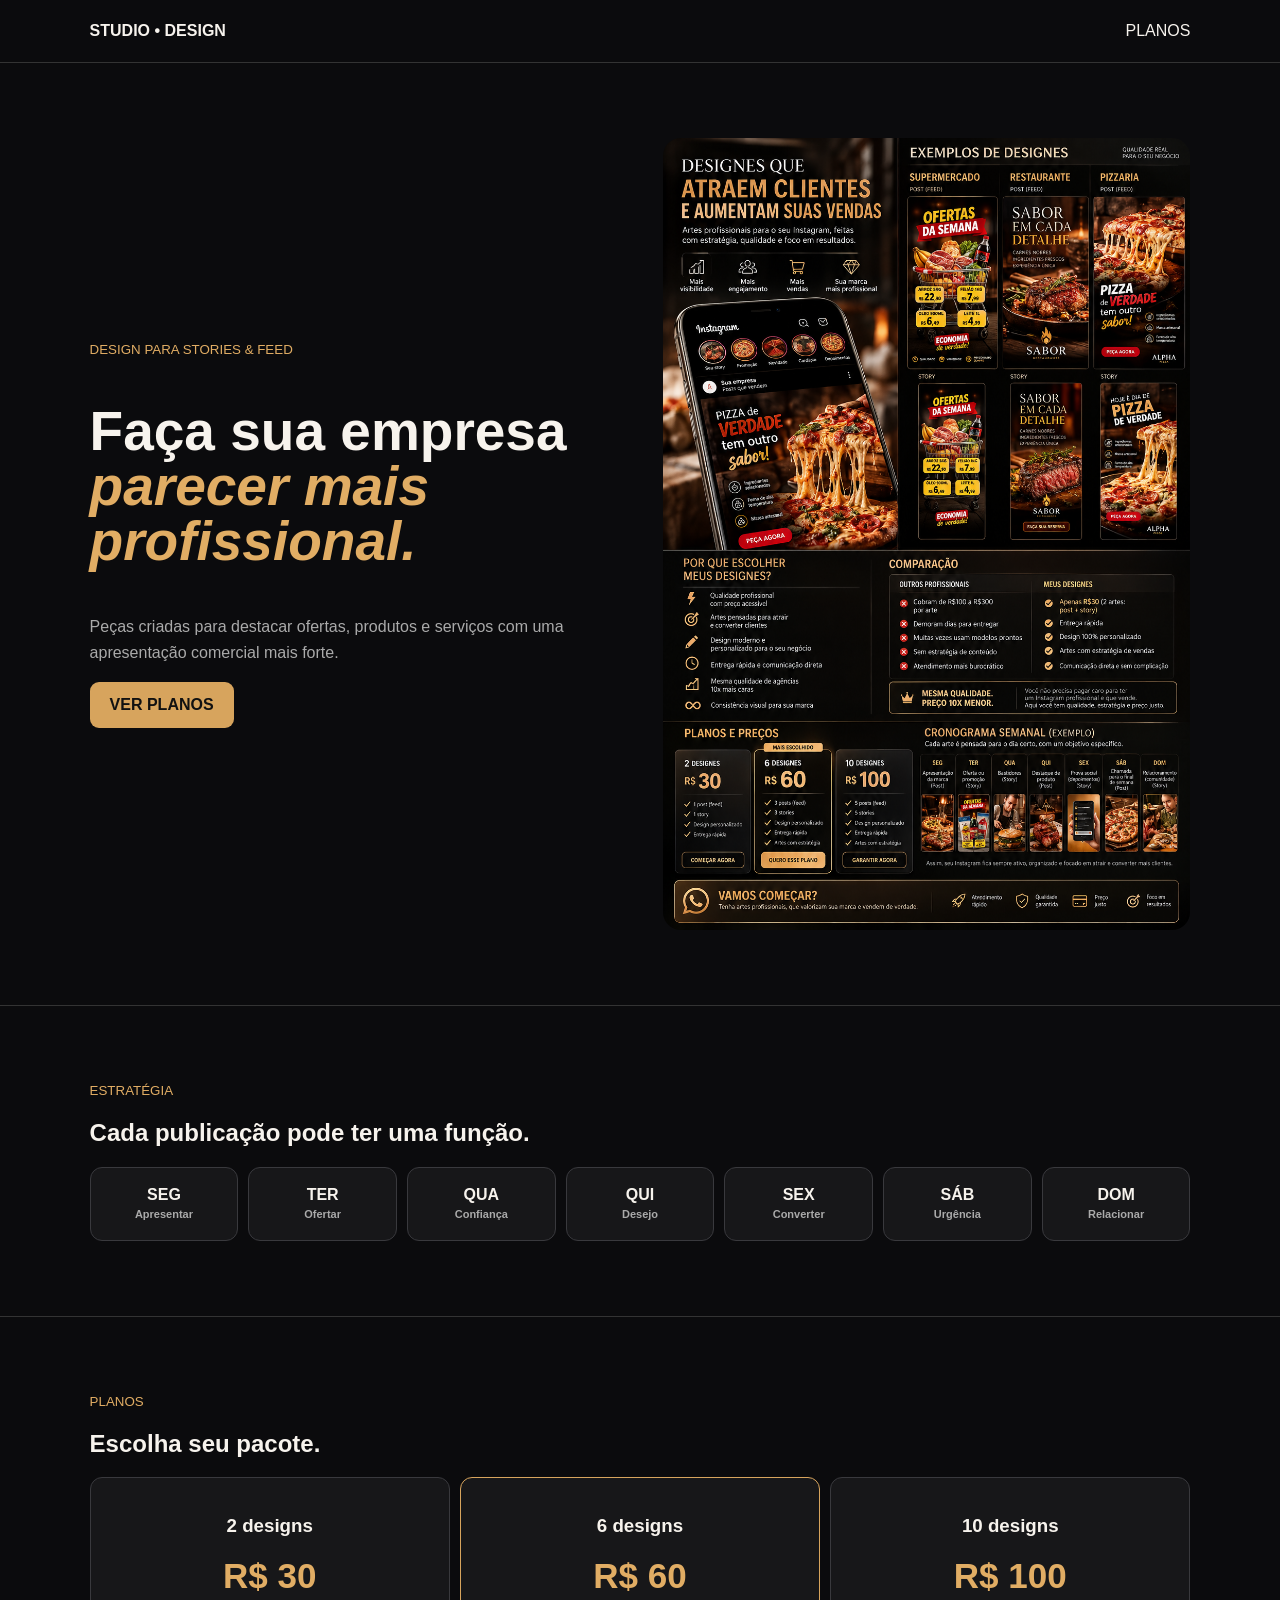
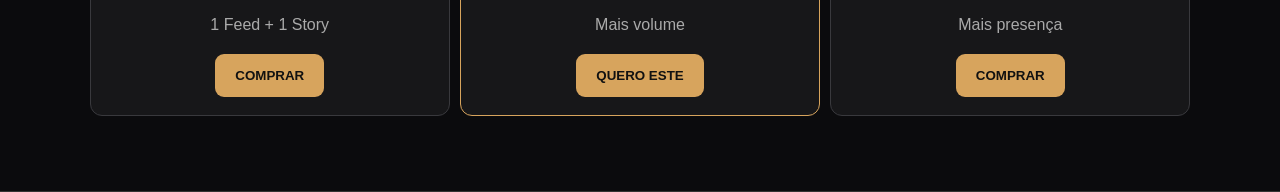
==== index.html @ dbeb6ade "Add files via upload" ====
<!doctype html><html lang="pt-BR"><head><meta charset="utf-8"><meta name="viewport" content="width=device-width,initial-scale=1"><title>Design Premium</title><link rel="stylesheet" href="/style.css"></head><body>
<header><b>STUDIO • DESIGN</b><a href="#planos">PLANOS</a></header>
<main><section class="hero"><div><small>DESIGN PARA STORIES & FEED</small><h1>Faça sua empresa <em>parecer mais profissional.</em></h1><p>Peças criadas para destacar ofertas, produtos e serviços com uma apresentação comercial mais forte.</p><a class="btn" href="#planos">VER PLANOS</a></div><img src="/portfolio-premium.png"></section>
<section><small>ESTRATÉGIA</small><h2>Cada publicação pode ter uma função.</h2><div class="week"><b>SEG<br><span>Apresentar</span></b><b>TER<br><span>Ofertar</span></b><b>QUA<br><span>Confiança</span></b><b>QUI<br><span>Desejo</span></b><b>SEX<br><span>Converter</span></b><b>SÁB<br><span>Urgência</span></b><b>DOM<br><span>Relacionar</span></b></div></section>
<section id="planos"><small>PLANOS</small><h2>Escolha seu pacote.</h2><div class="plans"><article><h3>2 designs</h3><strong>R$ 30</strong><p>1 Feed + 1 Story</p><button onclick="buy('start')">COMPRAR</button></article><article class="hot"><h3>6 designs</h3><strong>R$ 60</strong><p>Mais volume</p><button onclick="buy('pro')">QUERO ESTE</button></article><article><h3>10 designs</h3><strong>R$ 100</strong><p>Mais presença</p><button onclick="buy('presence')">COMPRAR</button></article></div></section></main>
<div id="modal" class="modal" hidden><div class="box"><button class="x" onclick="modal.hidden=true">×</button><small>PAGAMENTO PIX</small><h2 id="pn"></h2><p>Chave Pix:</p><code id="pix">d8bd8cb1-ddcb-464c-a373-c3d8e263f876</code><button onclick="navigator.clipboard.writeText(pix.textContent);alert('Chave copiada!')">COPIAR PIX</button><p class="muted">A liberação automática do contato dependerá da integração do webhook do provedor Pix.</p><a class="btn" href="/contato">ACESSAR CONTATO</a></div></div>
<script>async function buy(p){let r=await fetch('/checkout',{method:'POST',headers:{'Content-Type':'application/json'},body:JSON.stringify({plan:p})});let d=await r.json();pn.textContent=d.plan.name+' — R$ '+d.plan.price;modal.hidden=false}</script></body></html>
---- style.css ----
*{box-sizing:border-box}body{margin:0;background:#0b0b0d;color:#f7f3ed;font-family:Arial,sans-serif}header{padding:22px 7vw;border-bottom:1px solid #333;display:flex;justify-content:space-between}a{color:inherit;text-decoration:none}small,em,strong{color:#e1ad64}main section{padding:75px 7vw;border-bottom:1px solid #333}.hero{display:grid;grid-template-columns:1fr 1fr;gap:45px;align-items:center}.hero h1{font-size:55px;line-height:1}.hero img{width:100%;border-radius:18px}p{color:#aaa;line-height:1.6}.btn,button{display:inline-block;background:#d7a45d;color:#111;border:0;border-radius:9px;padding:14px 20px;font-weight:bold;cursor:pointer}.week,.plans{display:grid;grid-template-columns:repeat(7,1fr);gap:10px}.week b,.plans article{background:#171719;border:1px solid #39393d;border-radius:12px;padding:18px;text-align:center}.week span{font-size:11px;color:#aaa}.plans{grid-template-columns:repeat(3,1fr)}.plans strong{font-size:35px}.hot{border-color:#d7a45d!important}.modal{position:fixed;inset:0;background:#000c;padding:25px}.box{max-width:520px;margin:10vh auto;background:#171719;padding:35px;border-radius:18px;position:relative}.x{position:absolute;right:12px;top:8px;background:none;color:white;font-size:25px}.box code{display:block;padding:15px;background:#080808;margin:15px 0;overflow-wrap:anywhere}.muted{font-size:13px}@media(max-width:800px){.hero,.plans{grid-template-columns:1fr}.week{grid-template-columns:repeat(2,1fr)}.hero h1{font-size:42px}}
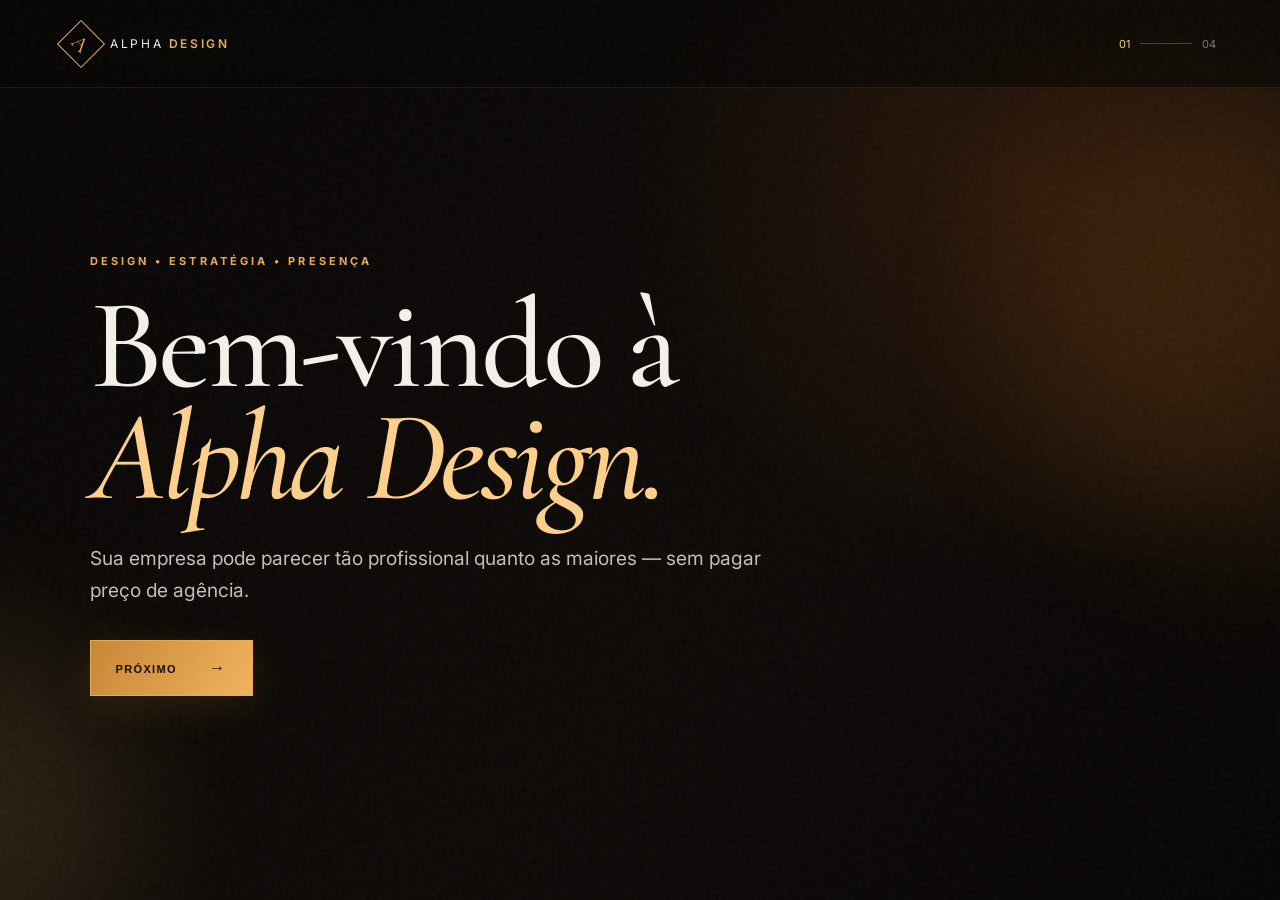
==== commit 1e7ea4fb: "Add files via upload" ====
--- a/index.html
+++ b/index.html
@@ -1,7 +1,42 @@
-<!doctype html><html lang="pt-BR"><head><meta charset="utf-8"><meta name="viewport" content="width=device-width,initial-scale=1"><title>Design Premium</title><link rel="stylesheet" href="/style.css"></head><body>
-<header><b>STUDIO • DESIGN</b><a href="#planos">PLANOS</a></header>
-<main><section class="hero"><div><small>DESIGN PARA STORIES & FEED</small><h1>Faça sua empresa <em>parecer mais profissional.</em></h1><p>Peças criadas para destacar ofertas, produtos e serviços com uma apresentação comercial mais forte.</p><a class="btn" href="#planos">VER PLANOS</a></div><img src="/portfolio-premium.png"></section>
-<section><small>ESTRATÉGIA</small><h2>Cada publicação pode ter uma função.</h2><div class="week"><b>SEG<br><span>Apresentar</span></b><b>TER<br><span>Ofertar</span></b><b>QUA<br><span>Confiança</span></b><b>QUI<br><span>Desejo</span></b><b>SEX<br><span>Converter</span></b><b>SÁB<br><span>Urgência</span></b><b>DOM<br><span>Relacionar</span></b></div></section>
-<section id="planos"><small>PLANOS</small><h2>Escolha seu pacote.</h2><div class="plans"><article><h3>2 designs</h3><strong>R$ 30</strong><p>1 Feed + 1 Story</p><button onclick="buy('start')">COMPRAR</button></article><article class="hot"><h3>6 designs</h3><strong>R$ 60</strong><p>Mais volume</p><button onclick="buy('pro')">QUERO ESTE</button></article><article><h3>10 designs</h3><strong>R$ 100</strong><p>Mais presença</p><button onclick="buy('presence')">COMPRAR</button></article></div></section></main>
-<div id="modal" class="modal" hidden><div class="box"><button class="x" onclick="modal.hidden=true">×</button><small>PAGAMENTO PIX</small><h2 id="pn"></h2><p>Chave Pix:</p><code id="pix">d8bd8cb1-ddcb-464c-a373-c3d8e263f876</code><button onclick="navigator.clipboard.writeText(pix.textContent);alert('Chave copiada!')">COPIAR PIX</button><p class="muted">A liberação automática do contato dependerá da integração do webhook do provedor Pix.</p><a class="btn" href="/contato">ACESSAR CONTATO</a></div></div>
-<script>async function buy(p){let r=await fetch('/checkout',{method:'POST',headers:{'Content-Type':'application/json'},body:JSON.stringify({plan:p})});let d=await r.json();pn.textContent=d.plan.name+' — R$ '+d.plan.price;modal.hidden=false}</script></body></html>+<!doctype html>
+<html lang="pt-BR">
+<head>
+<meta charset="utf-8"><meta name="viewport" content="width=device-width,initial-scale=1">
+<title>Alpha Design — Presença que vende</title>
+<meta name="description" content="Design premium para Instagram de empresas: posts e stories personalizados, rápidos e com preço justo.">
+<link rel="preconnect" href="https://fonts.googleapis.com"><link rel="preconnect" href="https://fonts.gstatic.com" crossorigin>
+<link href="https://fonts.googleapis.com/css2?family=Cormorant+Garamond:wght@500;600;700&family=Inter:wght@400;500;600;700&display=swap" rel="stylesheet">
+<link rel="stylesheet" href="style.css">
+</head>
+<body>
+<div class="grain"></div><div class="glow g1"></div><div class="glow g2"></div>
+<header><div class="brand"><span class="mark">A</span><span>ALPHA <b>DESIGN</b></span></div><div class="counter"><span id="current">01</span><i></i><span>04</span></div></header>
+<main id="deck">
+<section class="screen active" data-step="1">
+ <div class="eyebrow reveal">DESIGN • ESTRATÉGIA • PRESENÇA</div>
+ <h1 class="reveal delay1">Bem-vindo à<br><em>Alpha Design.</em></h1>
+ <p class="lead reveal delay2">Sua empresa pode parecer tão profissional quanto as maiores — sem pagar preço de agência.</p>
+ <div class="reveal delay3"><button class="next">PRÓXIMO <span>→</span></button></div>
+ <div class="orb"></div>
+</section>
+<section class="screen" data-step="2">
+ <div class="split">
+  <div><div class="eyebrow reveal">VALOR INTELIGENTE</div><h2 class="reveal delay1">Premium no visual.<br><em>Justo no preço.</em></h2><p class="copy reveal delay2">Enquanto serviços de design podem cobrar valores muito maiores por peça, nossa proposta é simples: entregar artes personalizadas, modernas e pensadas para o seu negócio por um preço acessível.</p><p class="quote reveal delay3">“Design profissional não precisa custar como uma agência.”</p></div>
+  <div class="compare reveal delay2"><div class="price muted"><small>OUTROS SERVIÇOS</small><strong>R$100–300</strong><span>por arte*</span></div><div class="vs">VS</div><div class="price gold"><small>ALPHA DESIGN</small><strong>A partir de R$15</strong><span>por arte nos pacotes</span></div><p class="fine">*Faixa ilustrativa da proposta apresentada. Valores de terceiros variam.</p></div>
+ </div>
+ <button class="next bottom">VER O QUE ENTREGAMOS <span>→</span></button>
+</section>
+<section class="screen" data-step="3">
+ <div class="eyebrow reveal">TRABALHOS QUE FALAM POR SI</div><h2 class="reveal delay1">Seu Instagram é sua <em>vitrine.</em></h2><p class="copy narrow reveal delay2">Posts e stories consistentes ajudam sua marca a transmitir cuidado, clareza e profissionalismo. Veja três estilos que podemos criar para negócios diferentes.</p>
+ <div class="gallery reveal delay3"><figure><img src="assets/supermercado.png" alt="Exemplo de design para supermercado"><figcaption>SUPERMERCADO <span>Feed</span></figcaption></figure><figure><img src="assets/restaurante.png" alt="Exemplo de design para restaurante"><figcaption>RESTAURANTE <span>Feed</span></figcaption></figure><figure><img src="assets/pizzaria.png" alt="Exemplo de design para pizzaria"><figcaption>PIZZARIA <span>Feed</span></figcaption></figure></div>
+ <button class="next bottom">QUERO ELEVAR MINHA MARCA <span>→</span></button>
+</section>
+<section class="screen" data-step="4">
+ <div class="finalwrap"><div class="eyebrow reveal">A PRÓXIMA IMPRESSÃO COMEÇA AGORA</div><h2 class="reveal delay1">Faça sua empresa<br><em>parecer inesquecível.</em></h2><p class="lead reveal delay2">Uma presença visual forte pode chamar mais atenção e tornar sua comunicação mais profissional. Nós cuidamos do design para você focar no seu negócio.</p>
+ <div class="chips reveal delay3"><span>✦ Design personalizado</span><span>✦ Entrega rápida</span><span>✦ Preço acessível</span><span>✦ Posts + Stories</span></div>
+ <div class="contact reveal delay3"><small>CONTATO ABAIXO</small><button id="showContact">EXIBIR CONTATO</button><div id="contactBox" class="contactBox"><strong>(24) 99983-1276</strong><a href="https://wa.me/5524999831276?text=Ol%C3%A1%21%20Vi%20o%20site%20da%20Alpha%20Design%20e%20quero%20saber%20mais." target="_blank" rel="noopener">ABRIR WHATSAPP →</a></div></div></div>
+ <button id="restart" class="ghost">↻ VER NOVAMENTE</button>
+</section>
+</main>
+<script src="script.js"></script>
+</body></html>
--- a/style.css
+++ b/style.css
@@ -1 +1,3 @@
-*{box-sizing:border-box}body{margin:0;background:#0b0b0d;color:#f7f3ed;font-family:Arial,sans-serif}header{padding:22px 7vw;border-bottom:1px solid #333;display:flex;justify-content:space-between}a{color:inherit;text-decoration:none}small,em,strong{color:#e1ad64}main section{padding:75px 7vw;border-bottom:1px solid #333}.hero{display:grid;grid-template-columns:1fr 1fr;gap:45px;align-items:center}.hero h1{font-size:55px;line-height:1}.hero img{width:100%;border-radius:18px}p{color:#aaa;line-height:1.6}.btn,button{display:inline-block;background:#d7a45d;color:#111;border:0;border-radius:9px;padding:14px 20px;font-weight:bold;cursor:pointer}.week,.plans{display:grid;grid-template-columns:repeat(7,1fr);gap:10px}.week b,.plans article{background:#171719;border:1px solid #39393d;border-radius:12px;padding:18px;text-align:center}.week span{font-size:11px;color:#aaa}.plans{grid-template-columns:repeat(3,1fr)}.plans strong{font-size:35px}.hot{border-color:#d7a45d!important}.modal{position:fixed;inset:0;background:#000c;padding:25px}.box{max-width:520px;margin:10vh auto;background:#171719;padding:35px;border-radius:18px;position:relative}.x{position:absolute;right:12px;top:8px;background:none;color:white;font-size:25px}.box code{display:block;padding:15px;background:#080808;margin:15px 0;overflow-wrap:anywhere}.muted{font-size:13px}@media(max-width:800px){.hero,.plans{grid-template-columns:1fr}.week{grid-template-columns:repeat(2,1fr)}.hero h1{font-size:42px}}+:root{--bg:#080705;--panel:#11100d;--gold:#e9aa55;--gold2:#ffd08a;--text:#f5f0e8;--muted:#a9a198;--line:#49351f}*{box-sizing:border-box}html,body{margin:0;min-height:100%;background:var(--bg);color:var(--text);font-family:Inter,system-ui,sans-serif;overflow-x:hidden}body{min-height:100svh;background:radial-gradient(circle at 80% 20%,#2a170b 0,transparent 32%),linear-gradient(135deg,#080705,#0e0b08 60%,#070605)}.grain{position:fixed;inset:0;pointer-events:none;opacity:.045;z-index:20;background-image:url("data:image/svg+xml,%3Csvg viewBox='0 0 180 180' xmlns='http://www.w3.org/2000/svg'%3E%3Cfilter id='n'%3E%3CfeTurbulence type='fractalNoise' baseFrequency='.9' numOctaves='4' stitchTiles='stitch'/%3E%3C/filter%3E%3Crect width='100%25' height='100%25' filter='url(%23n)' opacity='.7'/%3E%3C/svg%3E")}.glow{position:fixed;border-radius:50%;filter:blur(80px);opacity:.13;pointer-events:none}.g1{width:35vw;height:35vw;background:#ff8a20;right:-15vw;top:10vh}.g2{width:28vw;height:28vw;background:#ffc66e;left:-18vw;bottom:-10vh}header{height:88px;position:fixed;top:0;left:0;right:0;z-index:10;display:flex;align-items:center;justify-content:space-between;padding:0 clamp(24px,5vw,76px);border-bottom:1px solid #ffffff12;backdrop-filter:blur(12px);background:#08070599}.brand{font-size:12px;letter-spacing:.22em;display:flex;align-items:center;gap:12px}.brand b{color:var(--gold);font-weight:600}.mark{width:34px;height:34px;border:1px solid var(--gold);display:grid;place-items:center;font-family:'Cormorant Garamond';font-size:22px;color:var(--gold);transform:rotate(45deg)}.mark::first-letter{transform:rotate(-45deg)}.counter{display:flex;gap:10px;align-items:center;color:#777;font-size:11px}.counter #current{color:var(--gold2)}.counter i{width:52px;height:1px;background:#4d4034}.screen{display:none;min-height:100svh;padding:130px clamp(24px,7vw,110px) 80px;position:relative;align-items:center}.screen.active{display:flex;flex-direction:column;align-items:flex-start;justify-content:center}.eyebrow{font-size:11px;letter-spacing:.28em;color:var(--gold);font-weight:700;margin-bottom:22px}h1,h2{font-family:'Cormorant Garamond',serif;font-weight:500;line-height:.88;letter-spacing:-.035em;margin:0;max-width:980px}h1{font-size:clamp(66px,10vw,145px)}h2{font-size:clamp(52px,7vw,104px)}em{font-style:italic;color:var(--gold2)}.lead,.copy{color:#c6bfb6;font-size:clamp(16px,1.5vw,21px);line-height:1.65;max-width:700px;margin:28px 0 34px}.copy{font-size:16px;max-width:620px}.narrow{max-width:760px;margin-bottom:26px}.next,#showContact{border:1px solid var(--gold);background:linear-gradient(120deg,#c98635,#f0b45e);color:#120d07;font-weight:800;letter-spacing:.12em;padding:18px 25px;cursor:pointer;transition:.35s ease;font-size:11px;box-shadow:0 10px 40px #d28b3225}.next:hover,#showContact:hover{transform:translateY(-3px);box-shadow:0 15px 50px #d28b3240}.next span{margin-left:28px;font-size:16px}.bottom{margin-top:34px}.orb{position:absolute;right:8vw;top:25%;width:min(34vw,480px);aspect-ratio:1;border-radius:50%;border:1px solid #e9aa5540;background:radial-gradient(circle at 35% 30%,#f6c16c45,transparent 25%),radial-gradient(circle,#3a210e,#0b0907 68%);box-shadow:0 0 120px #e18c2822,inset 0 0 80px #e18c2818;z-index:-1}.split{width:100%;display:grid;grid-template-columns:1.15fr .85fr;gap:7vw;align-items:center}.compare{border:1px solid var(--line);padding:28px;background:linear-gradient(145deg,#17120d,#0c0a08);box-shadow:0 30px 80px #0008}.price{padding:23px;border-left:2px solid #4d443c}.price.gold{border-color:var(--gold);background:#e9aa5509}.price small{display:block;letter-spacing:.18em;font-size:10px;margin-bottom:8px}.price strong{font-family:'Cormorant Garamond';display:block;font-size:42px}.price span{font-size:12px;color:var(--muted)}.price.gold strong,.price.gold small{color:var(--gold2)}.vs{text-align:center;color:#6d6258;font-size:10px;letter-spacing:.2em;margin:10px}.fine{font-size:9px;color:#625c55;margin:18px 0 0}.quote{font-family:'Cormorant Garamond';font-size:25px;color:#e7d7c4;border-left:1px solid var(--gold);padding-left:18px}.gallery{display:grid;grid-template-columns:repeat(3,1fr);gap:18px;width:100%;max-width:1000px}.gallery figure{margin:0;border:1px solid #49351f;background:#100d0a;padding:8px;transition:.45s cubic-bezier(.2,.8,.2,1);overflow:hidden}.gallery figure:hover{transform:translateY(-9px);border-color:var(--gold);box-shadow:0 22px 60px #000}.gallery img{width:100%;height:300px;object-fit:cover;display:block;filter:saturate(.9);transition:.5s}.gallery figure:hover img{transform:scale(1.025);filter:saturate(1.08)}figcaption{font-size:10px;letter-spacing:.14em;padding:14px 7px 7px;color:var(--gold2)}figcaption span{float:right;color:#71695f}.finalwrap{max-width:1000px}.chips{display:flex;gap:10px;flex-wrap:wrap;margin:0 0 36px}.chips span{border:1px solid #3b2d20;padding:10px 14px;color:#bdb4aa;font-size:11px;background:#ffffff03}.contact{border-top:1px solid var(--line);padding-top:25px;display:flex;align-items:center;gap:18px;flex-wrap:wrap}.contact small{letter-spacing:.18em;color:#88796a}.contactBox{display:none;align-items:center;gap:18px}.contactBox.show{display:flex;animation:pop .45s ease both}.contactBox strong{font-family:'Cormorant Garamond';font-size:28px;color:var(--gold2)}.contactBox a{color:var(--text);font-size:11px;letter-spacing:.12em;text-decoration:none;border-bottom:1px solid var(--gold);padding-bottom:5px}.ghost{position:absolute;right:5vw;bottom:34px;background:none;border:0;color:#776d64;font-size:10px;letter-spacing:.16em;cursor:pointer}.reveal{opacity:0;transform:translateY(22px)}.active .reveal{animation:reveal .75s cubic-bezier(.2,.8,.2,1) forwards}.active .delay1{animation-delay:.12s}.active .delay2{animation-delay:.24s}.active .delay3{animation-delay:.38s}@keyframes reveal{to{opacity:1;transform:none}}@keyframes pop{from{opacity:0;transform:translateX(-10px)}to{opacity:1;transform:none}}.screen.exit{animation:exit .42s ease both}@keyframes exit{to{opacity:0;transform:translateY(-16px)}}
+@media(max-width:760px){header{height:70px}.screen{padding:105px 22px 52px}.screen.active{justify-content:center}.orb{width:70vw;right:-30vw;top:18%}.split{grid-template-columns:1fr;gap:24px}.compare{padding:16px}.price strong{font-size:32px}.gallery{grid-template-columns:repeat(3,78vw);overflow-x:auto;scroll-snap-type:x mandatory;padding-bottom:8px}.gallery figure{scroll-snap-align:start}.gallery img{height:360px}.bottom{margin-top:24px}.contact{align-items:flex-start;flex-direction:column}.contactBox.show{align-items:flex-start;flex-direction:column;gap:10px}h1{font-size:clamp(58px,20vw,92px)}h2{font-size:clamp(48px,15vw,75px)}.lead{font-size:16px}.ghost{position:static;margin-top:40px}.screen[data-step="3"]{justify-content:flex-start}.screen[data-step="3"] h2{font-size:52px}}
+@media(prefers-reduced-motion:reduce){*{animation-duration:.01ms!important;transition-duration:.01ms!important}}
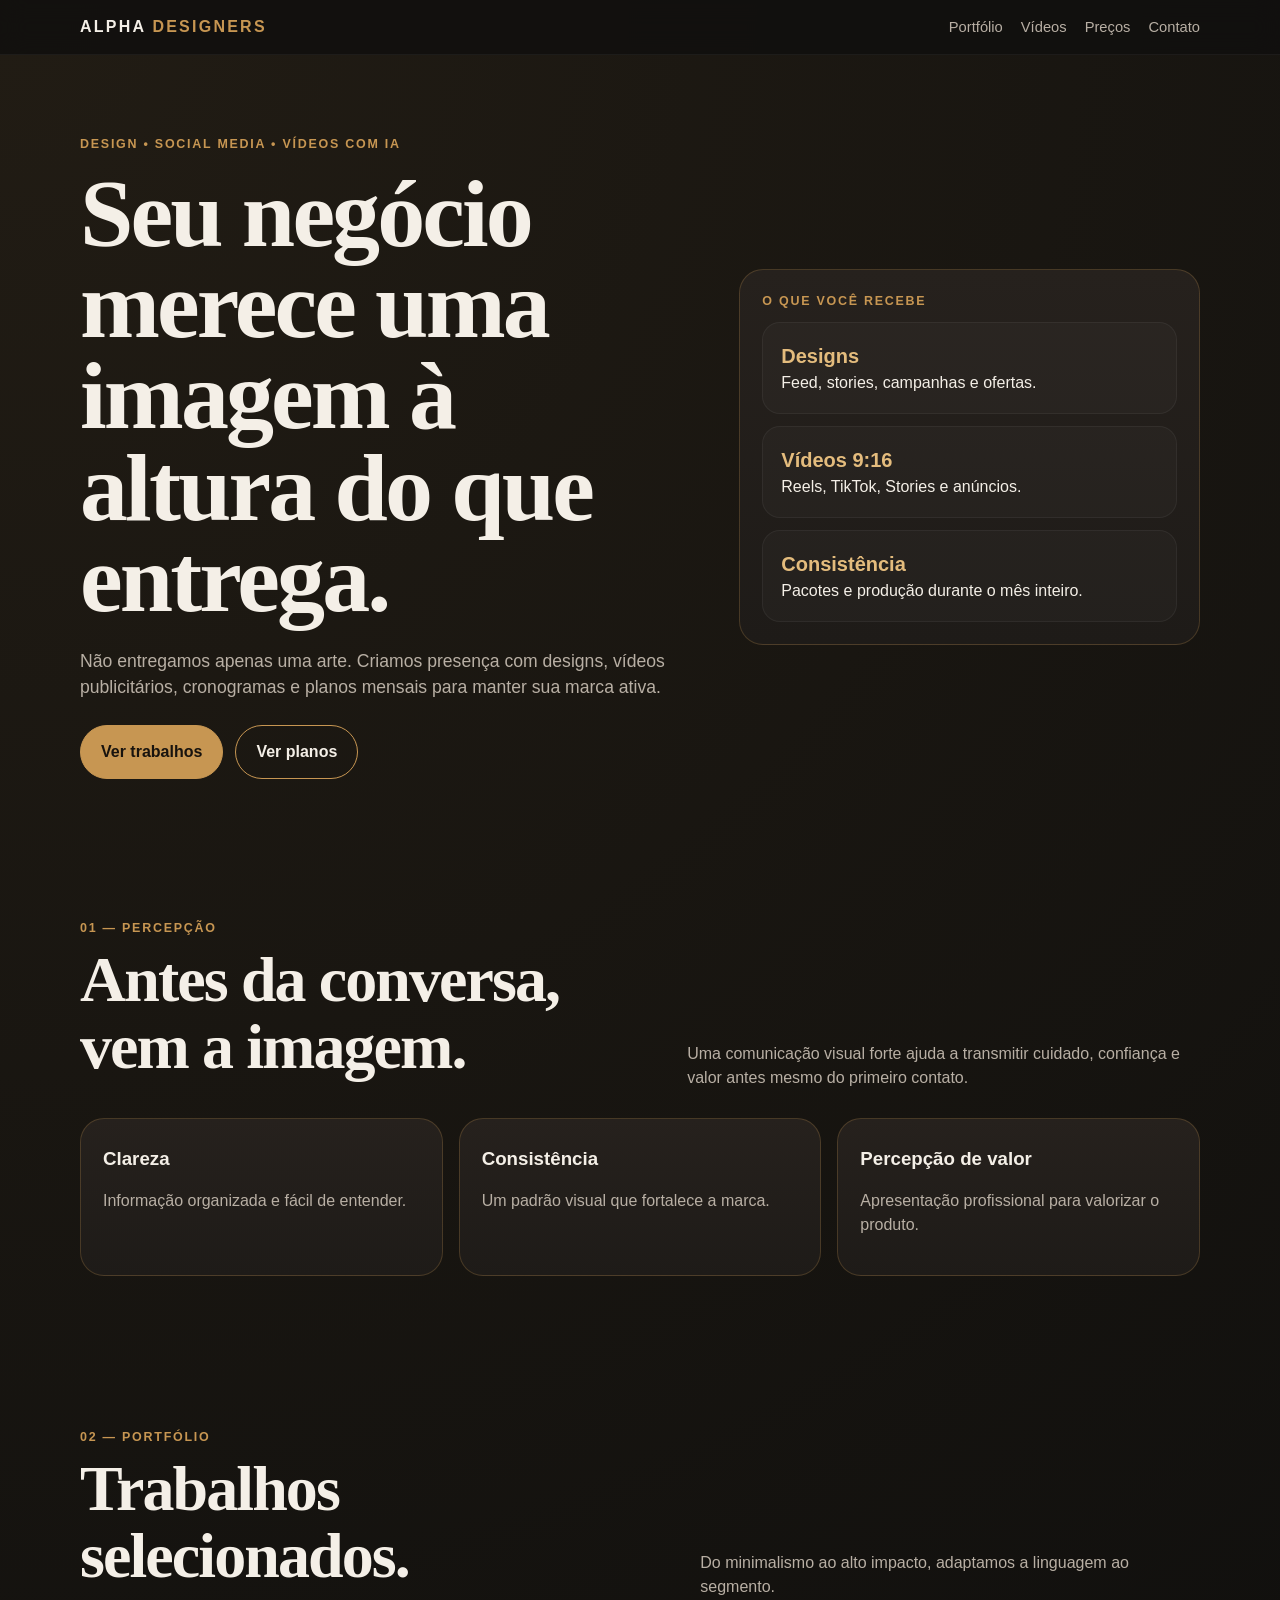
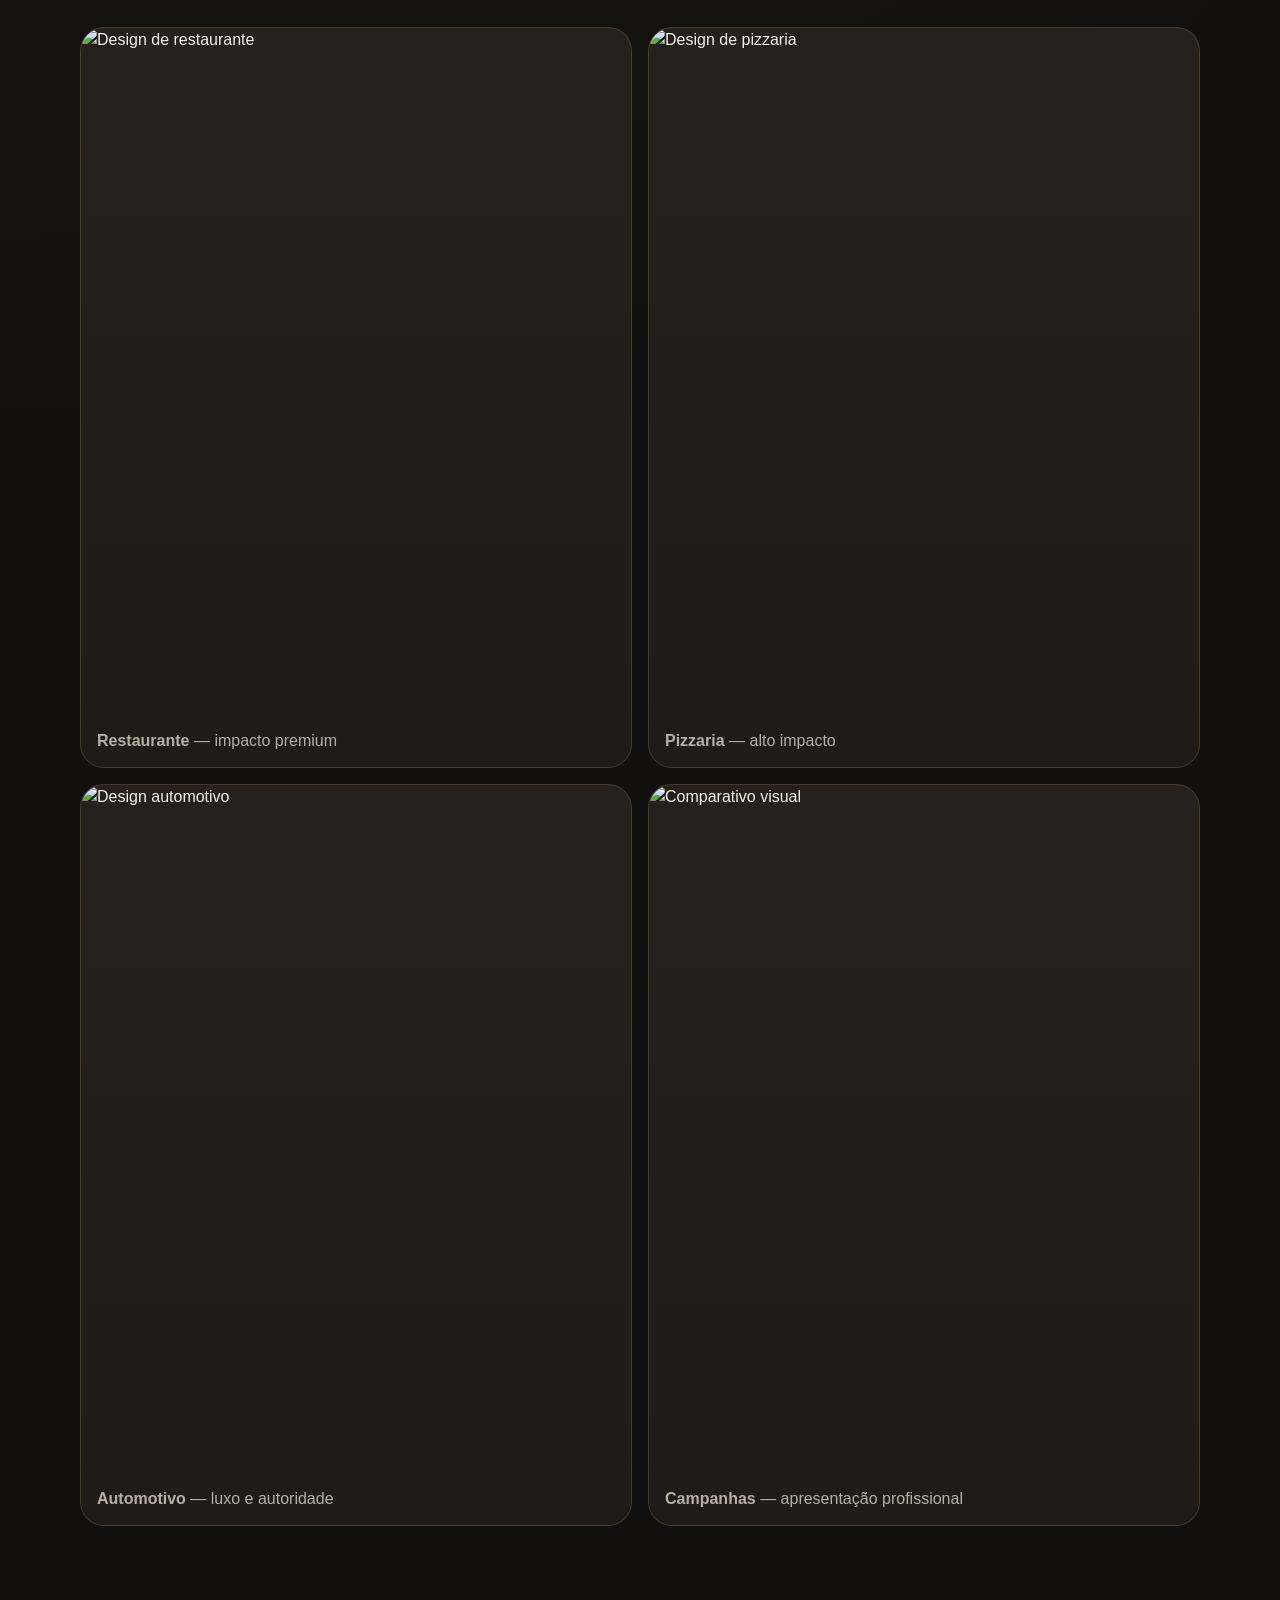
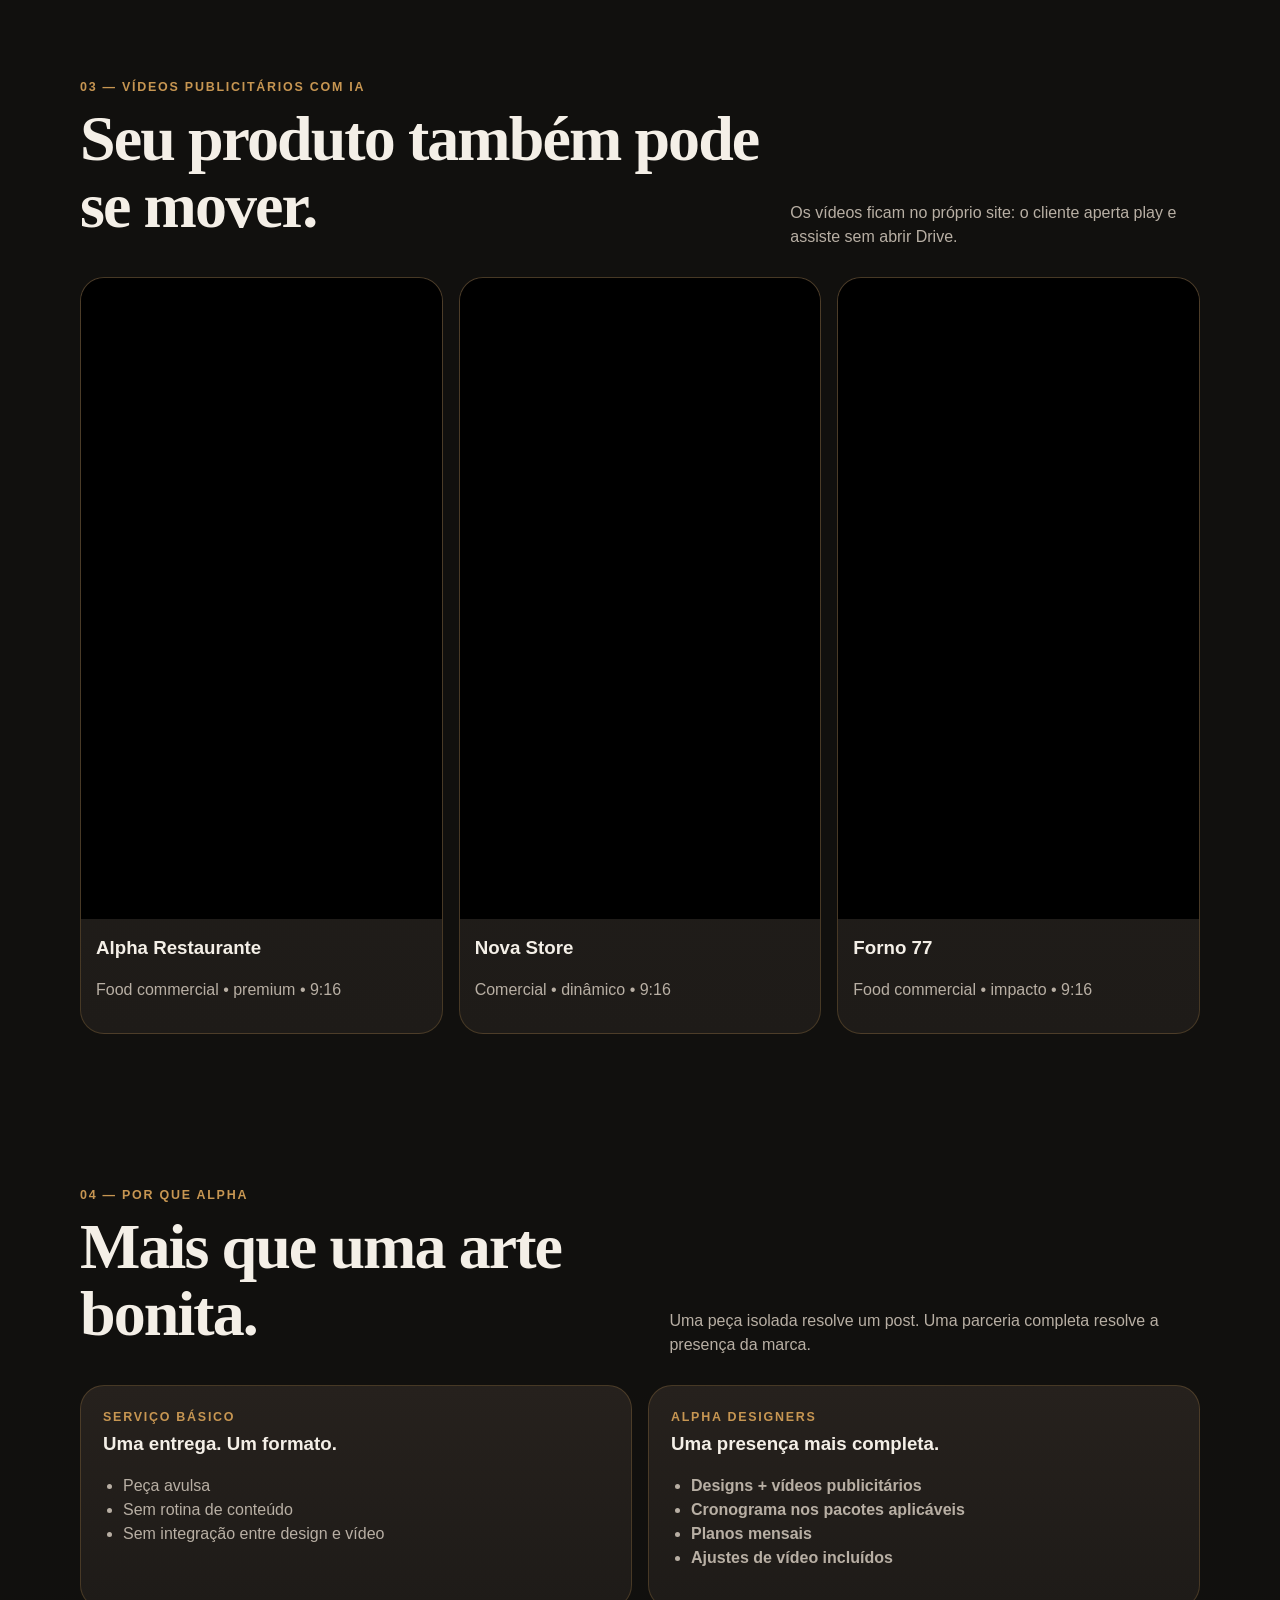
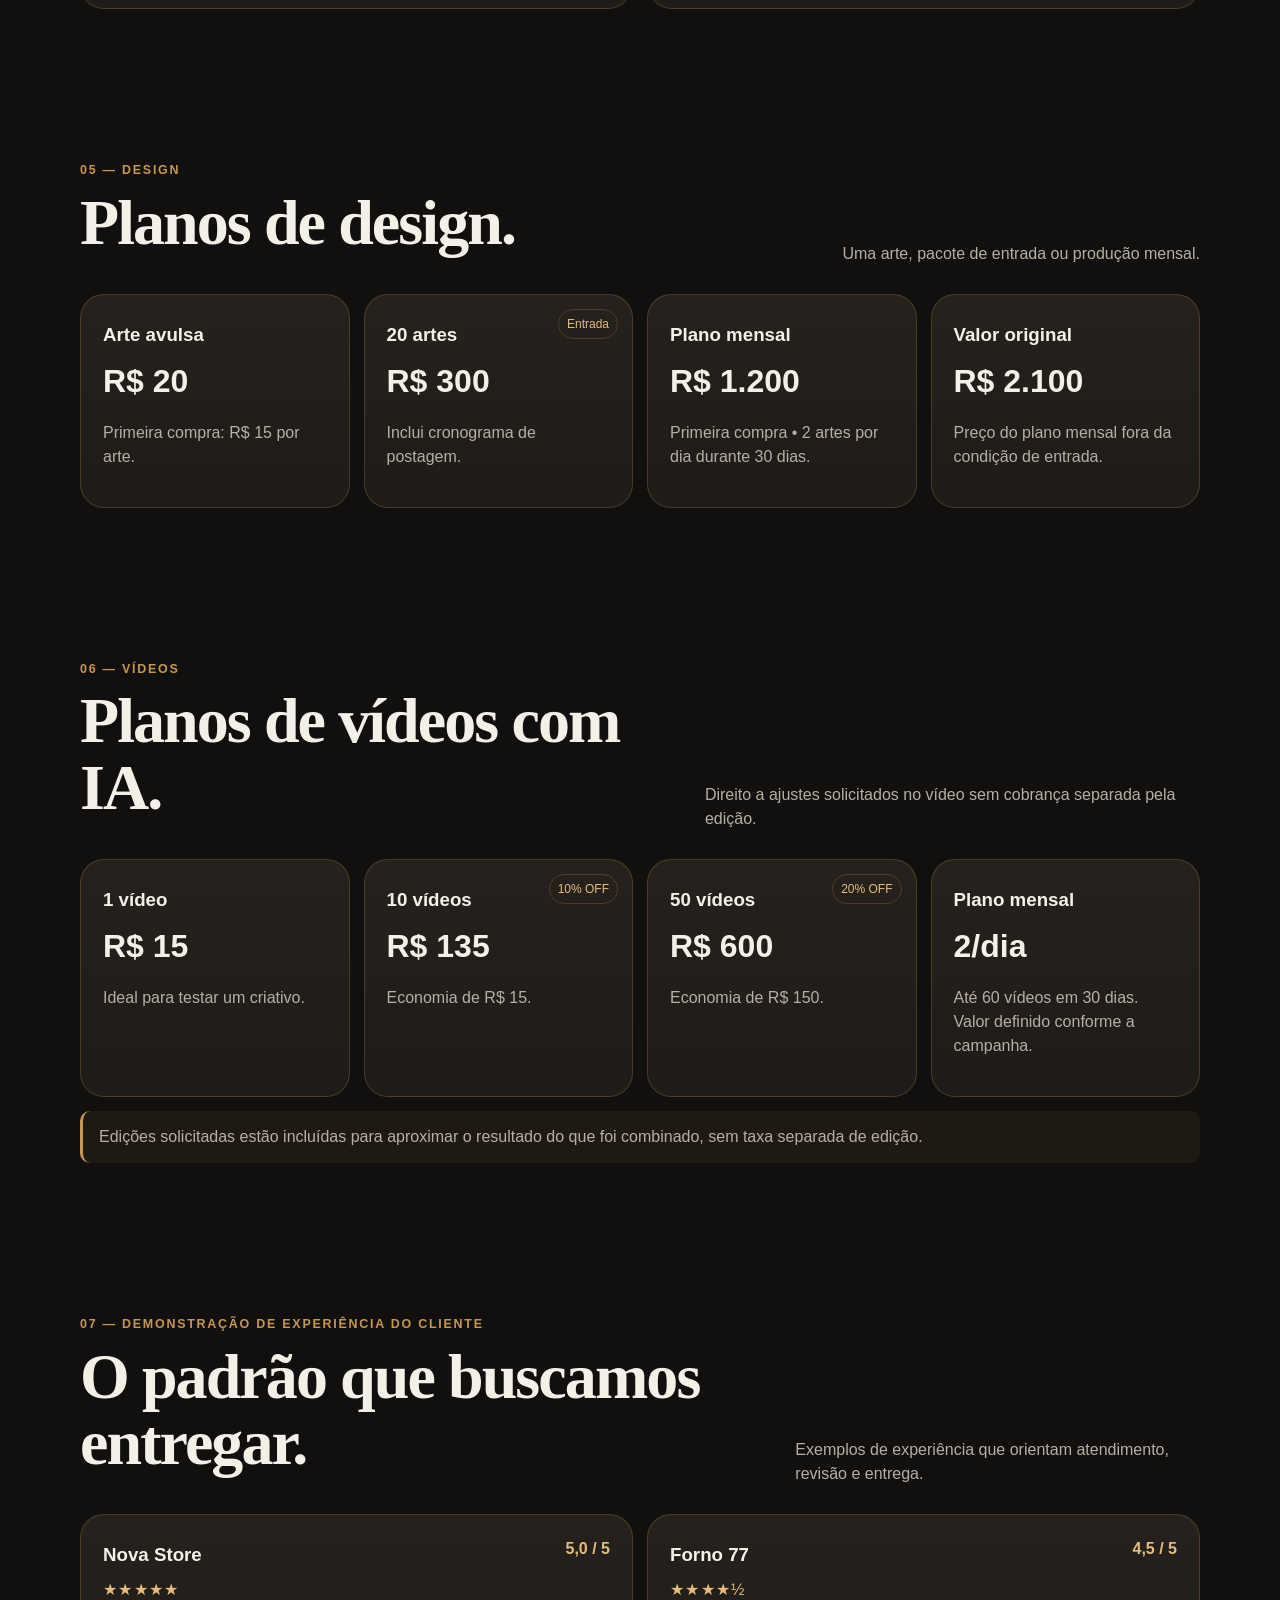
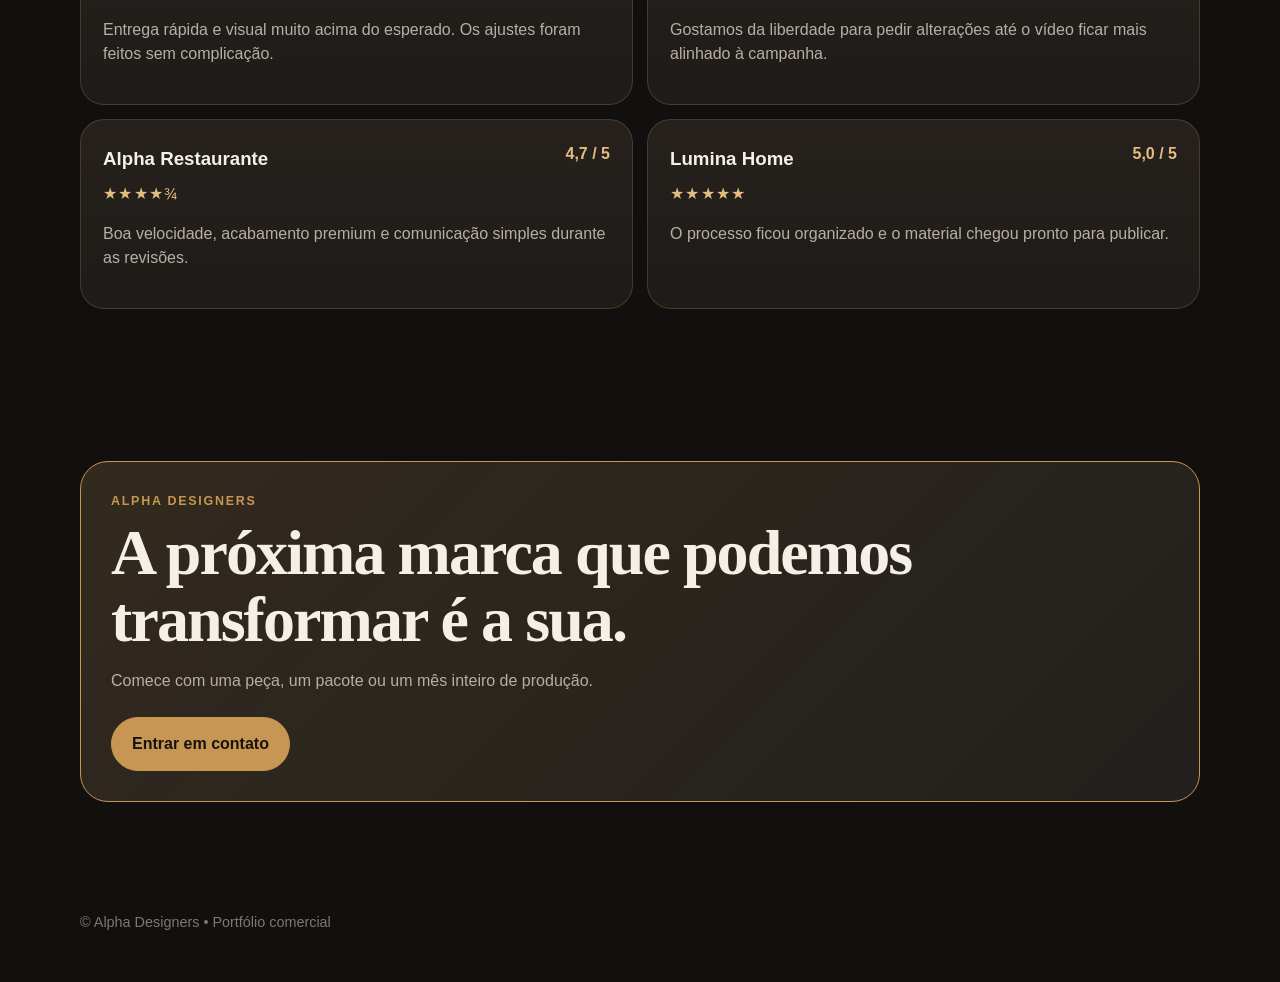
==== commit 35d89c30: "Add files via upload" ====
--- a/index.html
+++ b/index.html
@@ -1,42 +1,93 @@
-<!doctype html>
+<!DOCTYPE html>
 <html lang="pt-BR">
 <head>
-<meta charset="utf-8"><meta name="viewport" content="width=device-width,initial-scale=1">
-<title>Alpha Design — Presença que vende</title>
-<meta name="description" content="Design premium para Instagram de empresas: posts e stories personalizados, rápidos e com preço justo.">
-<link rel="preconnect" href="https://fonts.googleapis.com"><link rel="preconnect" href="https://fonts.gstatic.com" crossorigin>
-<link href="https://fonts.googleapis.com/css2?family=Cormorant+Garamond:wght@500;600;700&family=Inter:wght@400;500;600;700&display=swap" rel="stylesheet">
-<link rel="stylesheet" href="style.css">
+<meta charset="UTF-8">
+<meta name="viewport" content="width=device-width,initial-scale=1">
+<meta name="theme-color" content="#11100E">
+<meta name="description" content="Alpha Designers — Design, Social Media e Vídeos Publicitários com IA.">
+<title>Alpha Designers | Portfólio</title>
+<style>
+:root{--bg:#11100E;--card:#1E1B18;--card2:#26211D;--gold:#C79652;--gold2:#E4BC7D;--cream:#F4EFE7;--muted:#B8AFA4;--line:rgba(199,150,82,.24)}
+*{box-sizing:border-box}html{scroll-behavior:smooth}body{margin:0;background:radial-gradient(circle at 0 0,rgba(199,150,82,.09),transparent 28%),var(--bg);color:var(--cream);font-family:Arial,Helvetica,sans-serif;line-height:1.5}
+a{color:inherit;text-decoration:none}img,video{display:block;max-width:100%}.wrap{width:min(1120px,92%);margin:auto}
+nav{position:sticky;top:0;z-index:20;background:rgba(17,16,14,.86);backdrop-filter:blur(12px);border-bottom:1px solid rgba(255,255,255,.05)}
+.nav{display:flex;justify-content:space-between;align-items:center;padding:15px 0}.brand{font-weight:900;letter-spacing:.14em}.brand span{color:var(--gold)}.navlinks{display:flex;gap:18px;color:var(--muted);font-size:.92rem}
+.hero{padding:80px 0 64px}.heroGrid{display:grid;grid-template-columns:1.15fr .85fr;gap:36px;align-items:center}
+.eyebrow{color:var(--gold);font-weight:800;letter-spacing:.14em;text-transform:uppercase;font-size:.78rem}
+h1,h2{font-family:Georgia,'Times New Roman',serif;letter-spacing:-.03em}h1{font-size:clamp(3rem,8vw,6rem);line-height:.95;margin:.15em 0 .25em}h2{font-size:clamp(2.2rem,5vw,4rem);line-height:1.04;margin:.15em 0}
+p{color:var(--muted)}.hero p{font-size:1.1rem;max-width:680px}.actions{display:flex;flex-wrap:wrap;gap:12px;margin-top:24px}
+.btn{display:inline-flex;justify-content:center;align-items:center;padding:14px 20px;border-radius:999px;font-weight:800;border:1px solid var(--gold)}.primary{background:var(--gold);color:#18130e}
+.panel,.card{background:linear-gradient(180deg,var(--card2),var(--card));border:1px solid var(--line);border-radius:24px}.panel{padding:22px}.metric{padding:18px;border-radius:18px;background:rgba(255,255,255,.025);border:1px solid rgba(255,255,255,.05);margin-top:12px}.metric b{display:block;color:var(--gold2);font-size:1.25rem}
+section{padding:76px 0}.sectionHead{display:flex;justify-content:space-between;gap:28px;align-items:end;margin-bottom:28px}.sectionHead p{max-width:560px;margin:0}
+.grid3{display:grid;grid-template-columns:repeat(3,1fr);gap:16px}.card{padding:22px}.card h3{margin:.2em 0 .45em}
+.gallery{display:grid;grid-template-columns:repeat(2,1fr);gap:16px}.work{overflow:hidden;padding:0}.work img{width:100%;aspect-ratio:4/5;object-fit:cover;object-position:top}.cap{padding:14px 16px;color:var(--muted)}
+.videos{display:grid;grid-template-columns:repeat(3,1fr);gap:16px}.videoCard{overflow:hidden;padding:0}.videoCard video{width:100%;aspect-ratio:9/16;object-fit:cover;background:#000}.videoMeta{padding:15px}.videoMeta h3{margin:0 0 4px}
+.compare{display:grid;grid-template-columns:1fr 1fr;gap:16px}.compare ul,.price ul{color:var(--muted);padding-left:20px}
+.pricing{display:grid;grid-template-columns:repeat(4,1fr);gap:14px}.price{position:relative}.price strong{font-size:2rem;display:block;margin:8px 0}.badge{position:absolute;right:14px;top:14px;color:var(--gold2);font-size:.75rem;border:1px solid var(--line);padding:5px 8px;border-radius:999px}
+.reviews{display:grid;grid-template-columns:repeat(2,1fr);gap:14px}.stars{color:var(--gold2);letter-spacing:.08em}.score{float:right;color:var(--gold2);font-weight:800}.note{padding:14px 16px;border-left:3px solid var(--gold);background:rgba(199,150,82,.07);border-radius:10px;margin-top:14px;color:var(--muted)}
+.cta{padding:30px;border:1px solid var(--gold);border-radius:28px;background:linear-gradient(135deg,rgba(199,150,82,.12),rgba(255,255,255,.02)),var(--card)}
+footer{padding:34px 0 48px;color:#7f776f;font-size:.9rem}
+@media(max-width:900px){.heroGrid,.compare{grid-template-columns:1fr}.videos,.grid3{grid-template-columns:1fr}.pricing{grid-template-columns:repeat(2,1fr)}.navlinks{display:none}}
+@media(max-width:600px){section{padding:60px 0}.pricing,.gallery,.reviews{grid-template-columns:1fr}.sectionHead{display:block}.actions .btn{width:100%}}
+</style>
 </head>
 <body>
-<div class="grain"></div><div class="glow g1"></div><div class="glow g2"></div>
-<header><div class="brand"><span class="mark">A</span><span>ALPHA <b>DESIGN</b></span></div><div class="counter"><span id="current">01</span><i></i><span>04</span></div></header>
-<main id="deck">
-<section class="screen active" data-step="1">
- <div class="eyebrow reveal">DESIGN • ESTRATÉGIA • PRESENÇA</div>
- <h1 class="reveal delay1">Bem-vindo à<br><em>Alpha Design.</em></h1>
- <p class="lead reveal delay2">Sua empresa pode parecer tão profissional quanto as maiores — sem pagar preço de agência.</p>
- <div class="reveal delay3"><button class="next">PRÓXIMO <span>→</span></button></div>
- <div class="orb"></div>
-</section>
-<section class="screen" data-step="2">
- <div class="split">
-  <div><div class="eyebrow reveal">VALOR INTELIGENTE</div><h2 class="reveal delay1">Premium no visual.<br><em>Justo no preço.</em></h2><p class="copy reveal delay2">Enquanto serviços de design podem cobrar valores muito maiores por peça, nossa proposta é simples: entregar artes personalizadas, modernas e pensadas para o seu negócio por um preço acessível.</p><p class="quote reveal delay3">“Design profissional não precisa custar como uma agência.”</p></div>
-  <div class="compare reveal delay2"><div class="price muted"><small>OUTROS SERVIÇOS</small><strong>R$100–300</strong><span>por arte*</span></div><div class="vs">VS</div><div class="price gold"><small>ALPHA DESIGN</small><strong>A partir de R$15</strong><span>por arte nos pacotes</span></div><p class="fine">*Faixa ilustrativa da proposta apresentada. Valores de terceiros variam.</p></div>
- </div>
- <button class="next bottom">VER O QUE ENTREGAMOS <span>→</span></button>
-</section>
-<section class="screen" data-step="3">
- <div class="eyebrow reveal">TRABALHOS QUE FALAM POR SI</div><h2 class="reveal delay1">Seu Instagram é sua <em>vitrine.</em></h2><p class="copy narrow reveal delay2">Posts e stories consistentes ajudam sua marca a transmitir cuidado, clareza e profissionalismo. Veja três estilos que podemos criar para negócios diferentes.</p>
- <div class="gallery reveal delay3"><figure><img src="assets/supermercado.png" alt="Exemplo de design para supermercado"><figcaption>SUPERMERCADO <span>Feed</span></figcaption></figure><figure><img src="assets/restaurante.png" alt="Exemplo de design para restaurante"><figcaption>RESTAURANTE <span>Feed</span></figcaption></figure><figure><img src="assets/pizzaria.png" alt="Exemplo de design para pizzaria"><figcaption>PIZZARIA <span>Feed</span></figcaption></figure></div>
- <button class="next bottom">QUERO ELEVAR MINHA MARCA <span>→</span></button>
-</section>
-<section class="screen" data-step="4">
- <div class="finalwrap"><div class="eyebrow reveal">A PRÓXIMA IMPRESSÃO COMEÇA AGORA</div><h2 class="reveal delay1">Faça sua empresa<br><em>parecer inesquecível.</em></h2><p class="lead reveal delay2">Uma presença visual forte pode chamar mais atenção e tornar sua comunicação mais profissional. Nós cuidamos do design para você focar no seu negócio.</p>
- <div class="chips reveal delay3"><span>✦ Design personalizado</span><span>✦ Entrega rápida</span><span>✦ Preço acessível</span><span>✦ Posts + Stories</span></div>
- <div class="contact reveal delay3"><small>CONTATO ABAIXO</small><button id="showContact">EXIBIR CONTATO</button><div id="contactBox" class="contactBox"><strong>(24) 99983-1276</strong><a href="https://wa.me/5524999831276?text=Ol%C3%A1%21%20Vi%20o%20site%20da%20Alpha%20Design%20e%20quero%20saber%20mais." target="_blank" rel="noopener">ABRIR WHATSAPP →</a></div></div></div>
- <button id="restart" class="ghost">↻ VER NOVAMENTE</button>
-</section>
-</main>
-<script src="script.js"></script>
-</body></html>
+<nav><div class="wrap nav"><div class="brand">ALPHA <span>DESIGNERS</span></div><div class="navlinks"><a href="#portfolio">Portfólio</a><a href="#videos">Vídeos</a><a href="#precos">Preços</a><a href="#contato">Contato</a></div></div></nav>
+
+<header class="hero"><div class="wrap heroGrid">
+<div><div class="eyebrow">Design • Social Media • Vídeos com IA</div><h1>Seu negócio merece uma imagem à altura do que entrega.</h1><p>Não entregamos apenas uma arte. Criamos presença com designs, vídeos publicitários, cronogramas e planos mensais para manter sua marca ativa.</p><div class="actions"><a class="btn primary" href="#portfolio">Ver trabalhos</a><a class="btn" href="#precos">Ver planos</a></div></div>
+<div class="panel"><div class="eyebrow">O que você recebe</div><div class="metric"><b>Designs</b>Feed, stories, campanhas e ofertas.</div><div class="metric"><b>Vídeos 9:16</b>Reels, TikTok, Stories e anúncios.</div><div class="metric"><b>Consistência</b>Pacotes e produção durante o mês inteiro.</div></div>
+</div></header>
+
+<section><div class="wrap"><div class="sectionHead"><div><div class="eyebrow">01 — Percepção</div><h2>Antes da conversa, vem a imagem.</h2></div><p>Uma comunicação visual forte ajuda a transmitir cuidado, confiança e valor antes mesmo do primeiro contato.</p></div>
+<div class="grid3"><div class="card"><h3>Clareza</h3><p>Informação organizada e fácil de entender.</p></div><div class="card"><h3>Consistência</h3><p>Um padrão visual que fortalece a marca.</p></div><div class="card"><h3>Percepção de valor</h3><p>Apresentação profissional para valorizar o produto.</p></div></div></div></section>
+
+<section id="portfolio"><div class="wrap"><div class="sectionHead"><div><div class="eyebrow">02 — Portfólio</div><h2>Trabalhos selecionados.</h2></div><p>Do minimalismo ao alto impacto, adaptamos a linguagem ao segmento.</p></div>
+<div class="gallery">
+<div class="card work"><img src="assets/portfolio-3.png" alt="Design de restaurante"><div class="cap"><b>Restaurante</b> — impacto premium</div></div>
+<div class="card work"><img src="assets/portfolio-4.png" alt="Design de pizzaria"><div class="cap"><b>Pizzaria</b> — alto impacto</div></div>
+<div class="card work"><img src="assets/portfolio-5.png" alt="Design automotivo"><div class="cap"><b>Automotivo</b> — luxo e autoridade</div></div>
+<div class="card work"><img src="assets/portfolio-6.png" alt="Comparativo visual"><div class="cap"><b>Campanhas</b> — apresentação profissional</div></div>
+</div></div></section>
+
+<section id="videos"><div class="wrap"><div class="sectionHead"><div><div class="eyebrow">03 — Vídeos publicitários com IA</div><h2>Seu produto também pode se mover.</h2></div><p>Os vídeos ficam no próprio site: o cliente aperta play e assiste sem abrir Drive.</p></div>
+<div class="videos">
+<div class="card videoCard"><video controls playsinline preload="metadata" poster="assets/poster-restaurante.jpg"><source src="assets/alpha-restaurante.mp4" type="video/mp4"></video><div class="videoMeta"><h3>Alpha Restaurante</h3><p>Food commercial • premium • 9:16</p></div></div>
+<div class="card videoCard"><video controls playsinline preload="metadata" poster="assets/poster-store.jpg"><source src="assets/nova-store.mp4" type="video/mp4"></video><div class="videoMeta"><h3>Nova Store</h3><p>Comercial • dinâmico • 9:16</p></div></div>
+<div class="card videoCard"><video controls playsinline preload="metadata" poster="assets/poster-pizza.jpg"><source src="assets/forno-77.mp4" type="video/mp4"></video><div class="videoMeta"><h3>Forno 77</h3><p>Food commercial • impacto • 9:16</p></div></div>
+</div></div></section>
+
+<section><div class="wrap"><div class="sectionHead"><div><div class="eyebrow">04 — Por que Alpha</div><h2>Mais que uma arte bonita.</h2></div><p>Uma peça isolada resolve um post. Uma parceria completa resolve a presença da marca.</p></div>
+<div class="compare">
+<div class="card"><div class="eyebrow">Serviço básico</div><h3>Uma entrega. Um formato.</h3><ul><li>Peça avulsa</li><li>Sem rotina de conteúdo</li><li>Sem integração entre design e vídeo</li></ul></div>
+<div class="card"><div class="eyebrow">Alpha Designers</div><h3>Uma presença mais completa.</h3><ul><li><b>Designs + vídeos publicitários</b></li><li><b>Cronograma nos pacotes aplicáveis</b></li><li><b>Planos mensais</b></li><li><b>Ajustes de vídeo incluídos</b></li></ul></div>
+</div></div></section>
+
+<section id="precos"><div class="wrap"><div class="sectionHead"><div><div class="eyebrow">05 — Design</div><h2>Planos de design.</h2></div><p>Uma arte, pacote de entrada ou produção mensal.</p></div>
+<div class="pricing">
+<div class="card price"><h3>Arte avulsa</h3><strong>R$ 20</strong><p>Primeira compra: R$ 15 por arte.</p></div>
+<div class="card price"><span class="badge">Entrada</span><h3>20 artes</h3><strong>R$ 300</strong><p>Inclui cronograma de postagem.</p></div>
+<div class="card price"><h3>Plano mensal</h3><strong>R$ 1.200</strong><p>Primeira compra • 2 artes por dia durante 30 dias.</p></div>
+<div class="card price"><h3>Valor original</h3><strong>R$ 2.100</strong><p>Preço do plano mensal fora da condição de entrada.</p></div>
+</div></div></section>
+
+<section><div class="wrap"><div class="sectionHead"><div><div class="eyebrow">06 — Vídeos</div><h2>Planos de vídeos com IA.</h2></div><p>Direito a ajustes solicitados no vídeo sem cobrança separada pela edição.</p></div>
+<div class="pricing">
+<div class="card price"><h3>1 vídeo</h3><strong>R$ 15</strong><p>Ideal para testar um criativo.</p></div>
+<div class="card price"><span class="badge">10% OFF</span><h3>10 vídeos</h3><strong>R$ 135</strong><p>Economia de R$ 15.</p></div>
+<div class="card price"><span class="badge">20% OFF</span><h3>50 vídeos</h3><strong>R$ 600</strong><p>Economia de R$ 150.</p></div>
+<div class="card price"><h3>Plano mensal</h3><strong>2/dia</strong><p>Até 60 vídeos em 30 dias. Valor definido conforme a campanha.</p></div>
+</div><div class="note">Edições solicitadas estão incluídas para aproximar o resultado do que foi combinado, sem taxa separada de edição.</div></div></section>
+
+<section><div class="wrap"><div class="sectionHead"><div><div class="eyebrow">07 — Demonstração de experiência do cliente</div><h2>O padrão que buscamos entregar.</h2></div><p>Exemplos de experiência que orientam atendimento, revisão e entrega.</p></div>
+<div class="reviews">
+<div class="card"><span class="score">5,0 / 5</span><h3>Nova Store</h3><div class="stars">★★★★★</div><p>Entrega rápida e visual muito acima do esperado. Os ajustes foram feitos sem complicação.</p></div>
+<div class="card"><span class="score">4,5 / 5</span><h3>Forno 77</h3><div class="stars">★★★★½</div><p>Gostamos da liberdade para pedir alterações até o vídeo ficar mais alinhado à campanha.</p></div>
+<div class="card"><span class="score">4,7 / 5</span><h3>Alpha Restaurante</h3><div class="stars">★★★★¾</div><p>Boa velocidade, acabamento premium e comunicação simples durante as revisões.</p></div>
+<div class="card"><span class="score">5,0 / 5</span><h3>Lumina Home</h3><div class="stars">★★★★★</div><p>O processo ficou organizado e o material chegou pronto para publicar.</p></div>
+</div></div></section>
+
+<section id="contato"><div class="wrap"><div class="cta"><div class="eyebrow">Alpha Designers</div><h2>A próxima marca que podemos transformar é a sua.</h2><p>Comece com uma peça, um pacote ou um mês inteiro de produção.</p><div class="actions"><a class="btn primary" href="https://socialdesigner-premium.onrender.com" target="_blank" rel="noopener">Entrar em contato</a></div></div></div></section>
+
+<footer><div class="wrap">© Alpha Designers • Portfólio comercial</div></footer>
+</body></html>
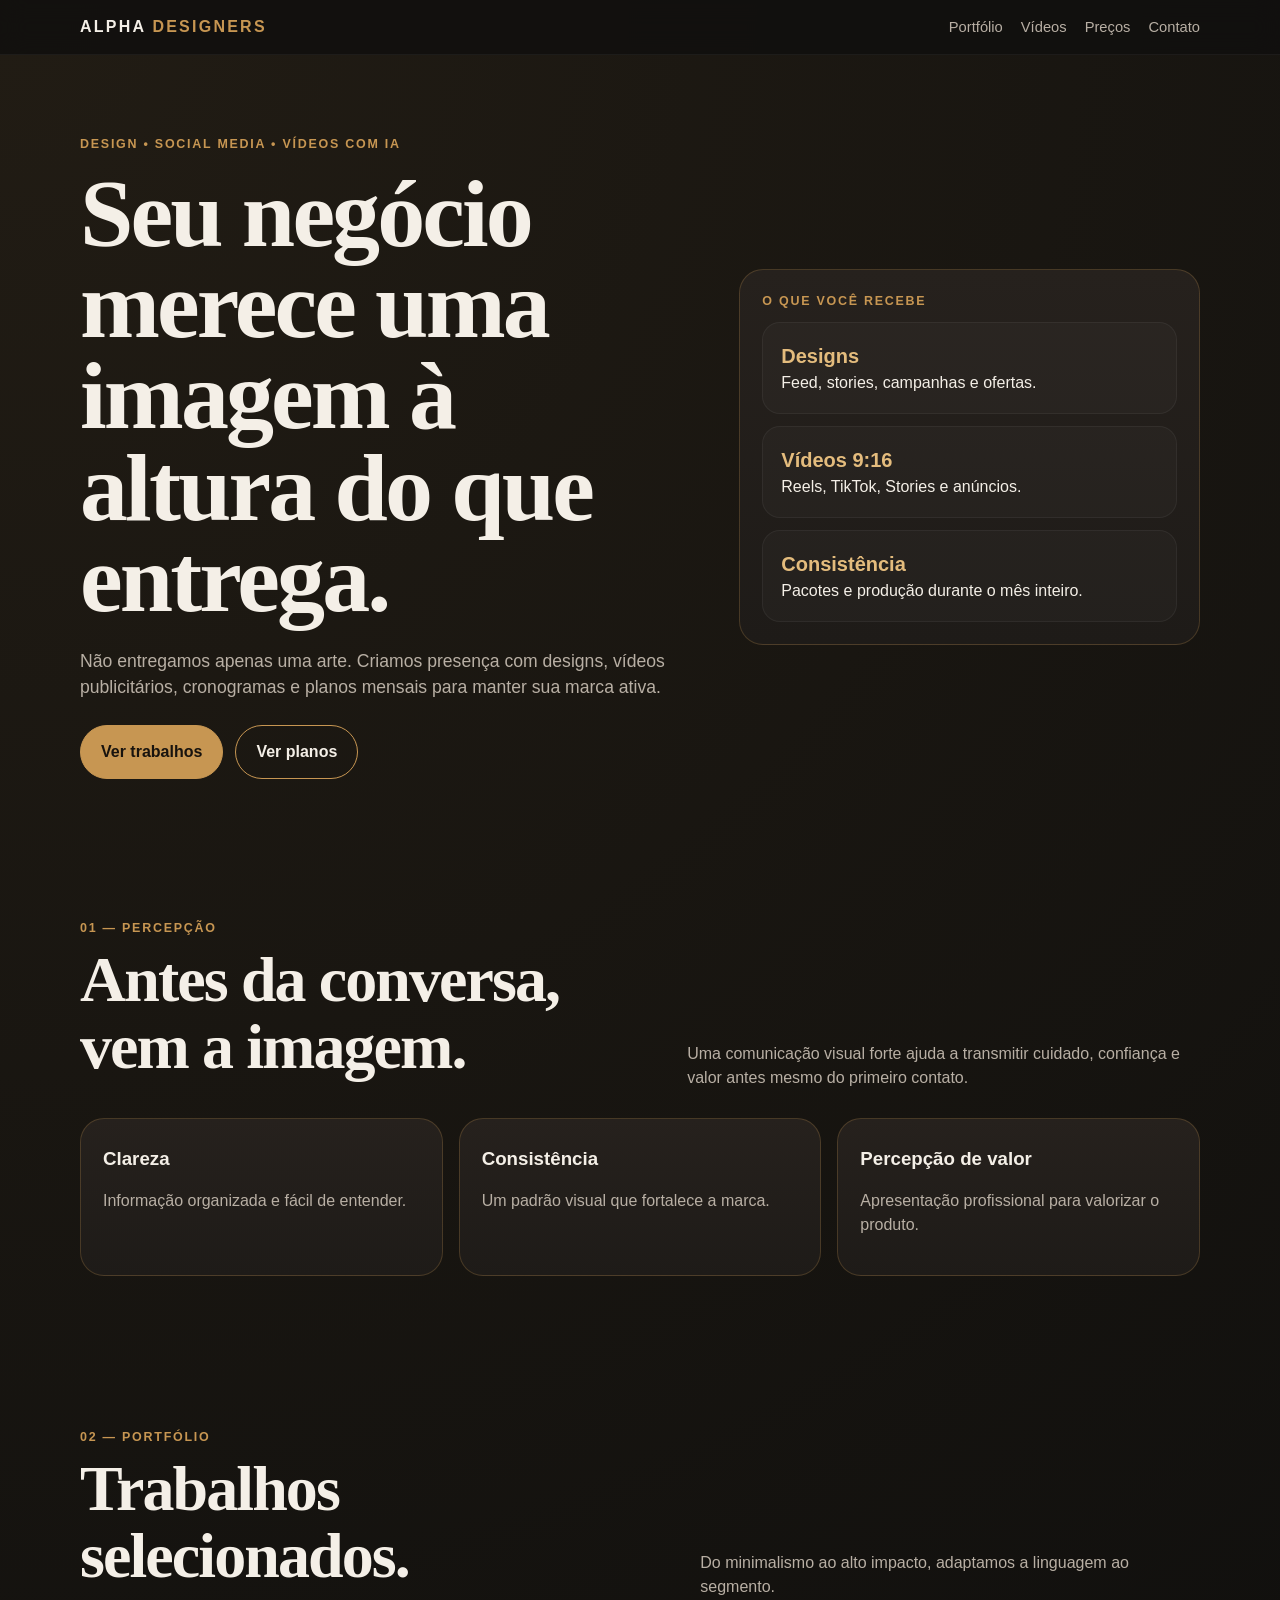
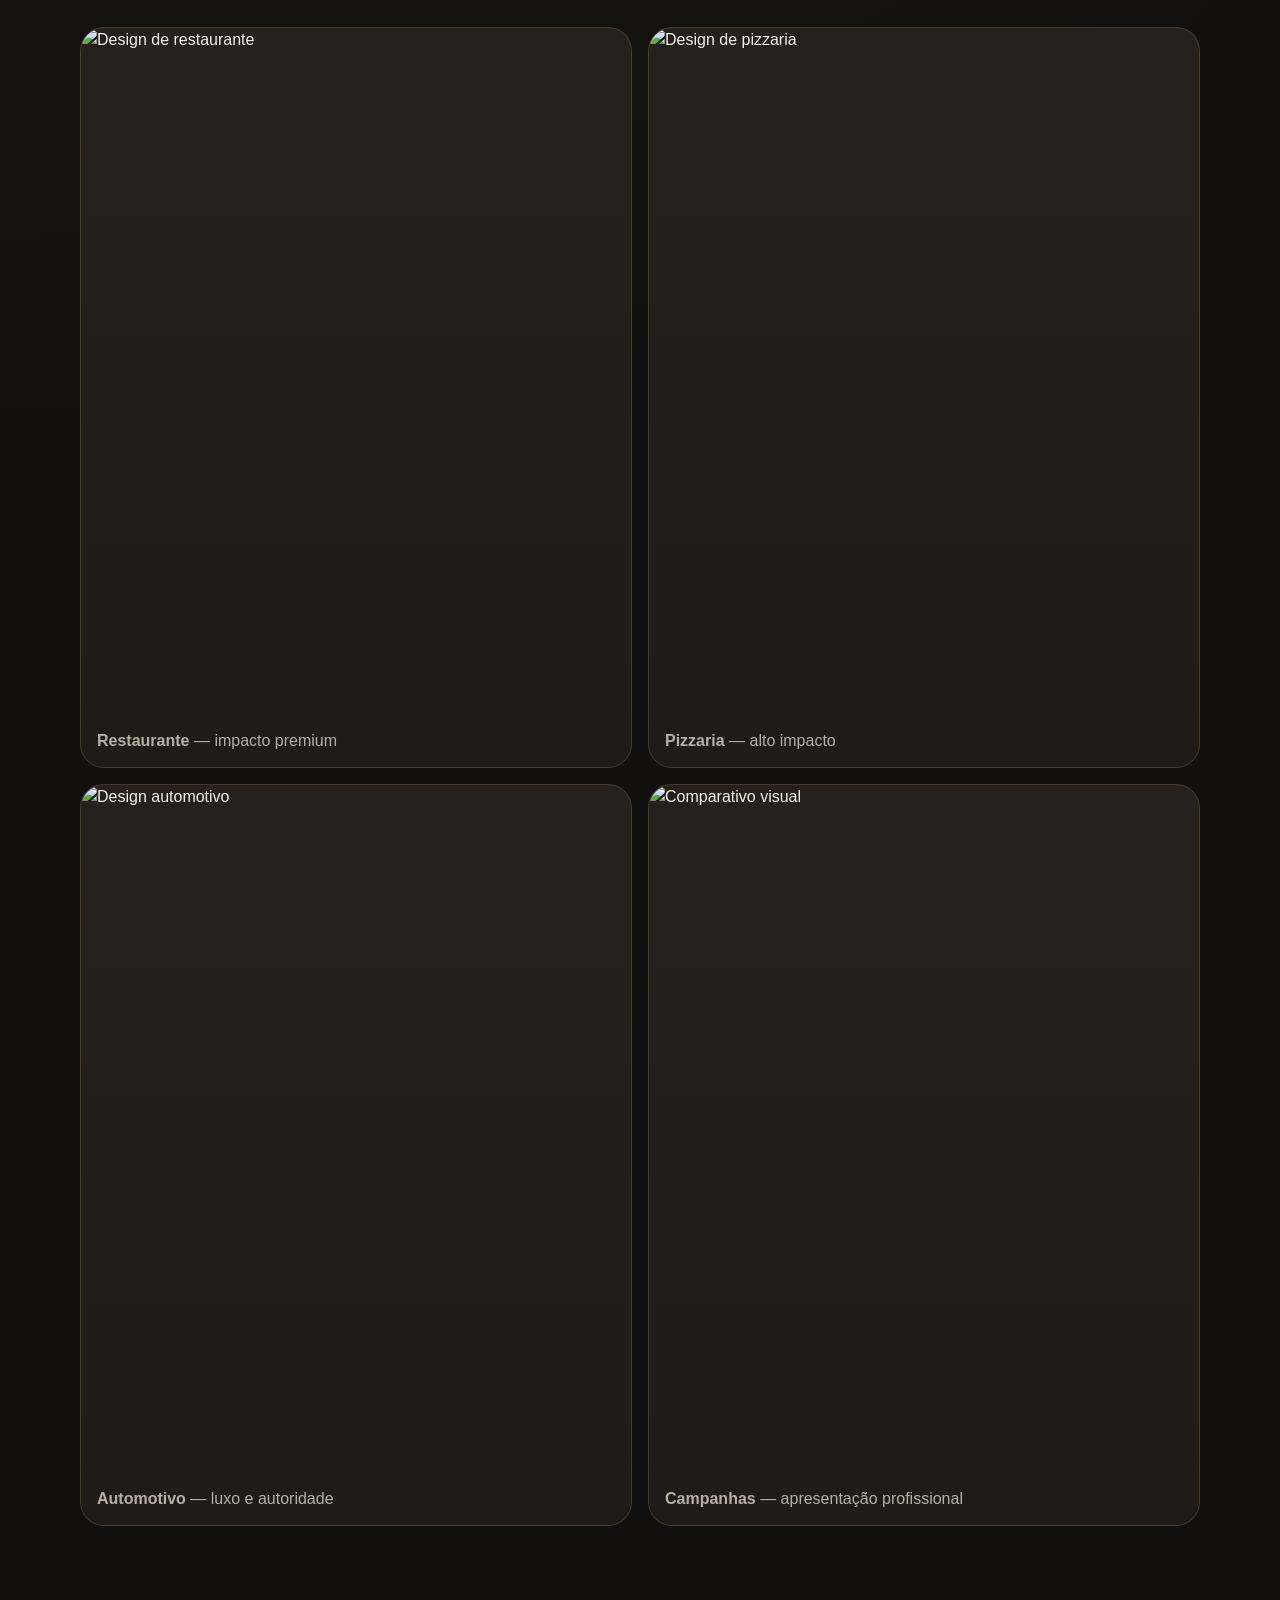
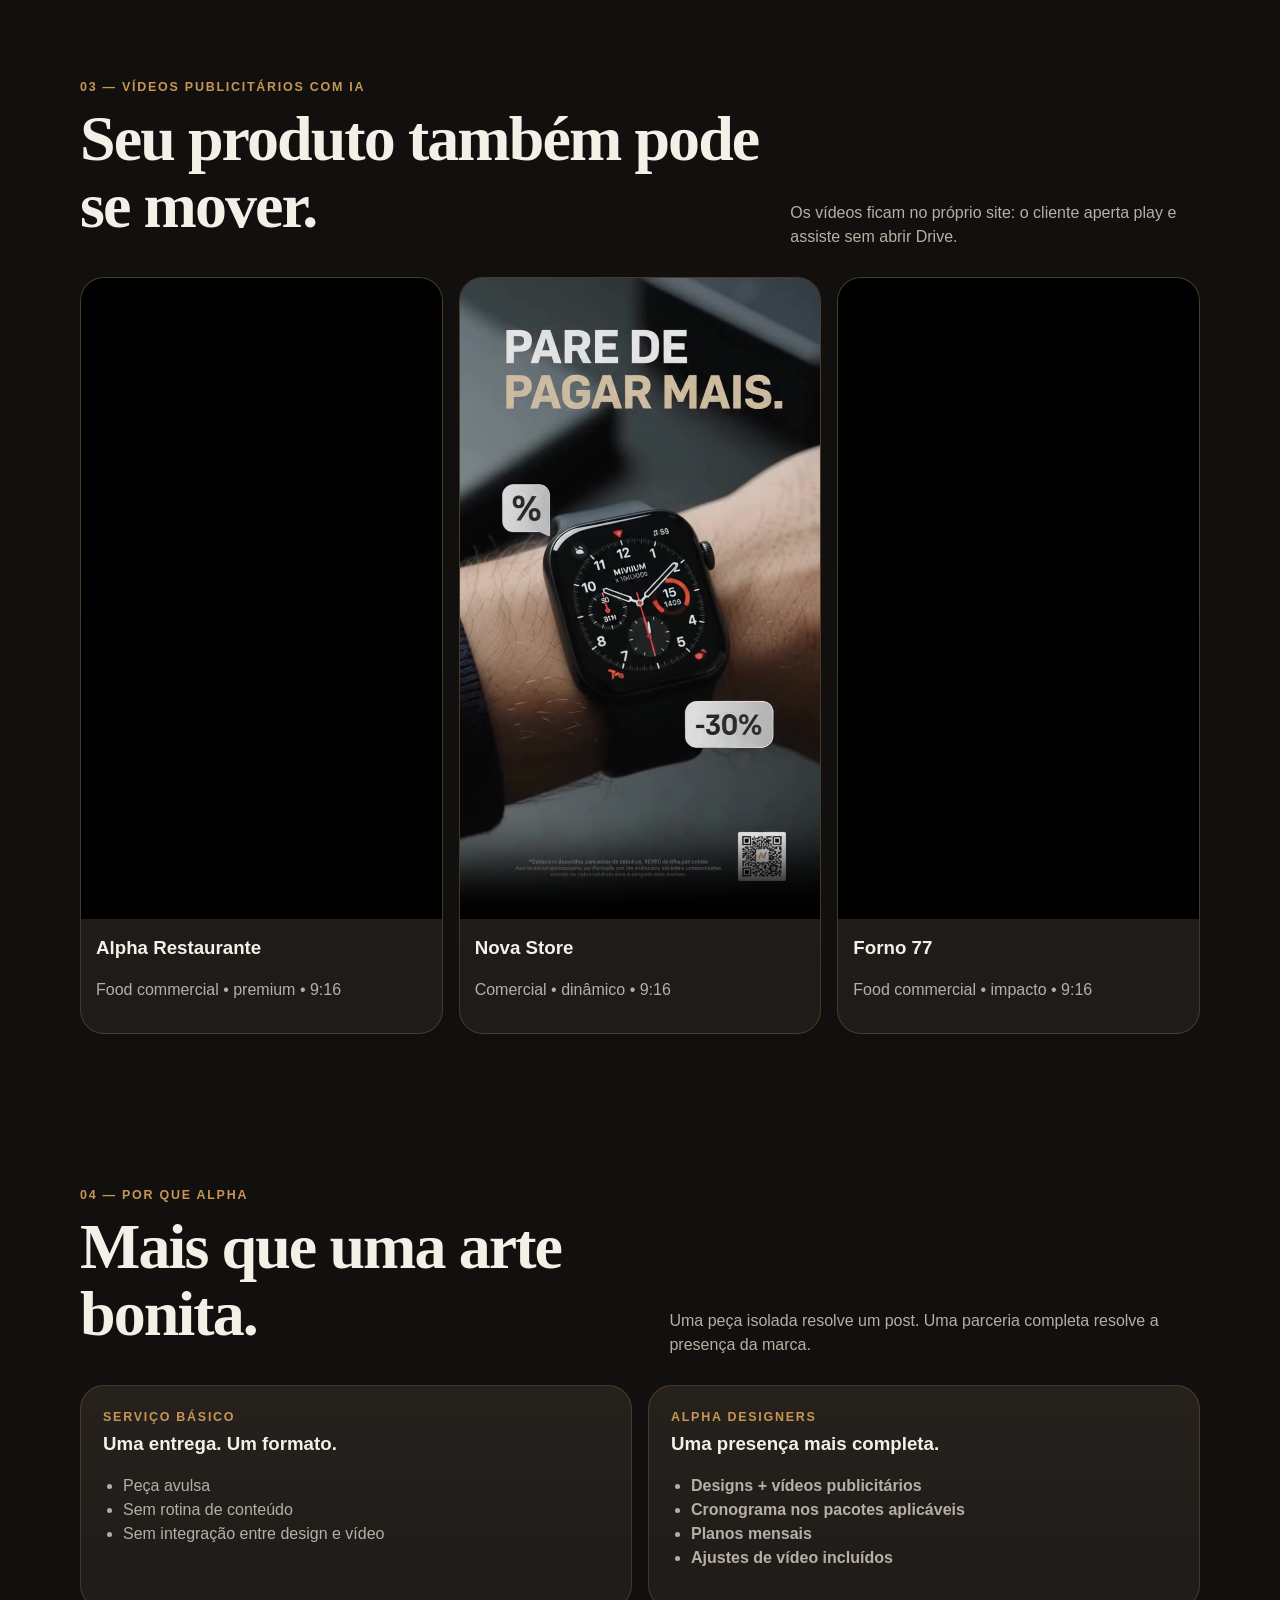
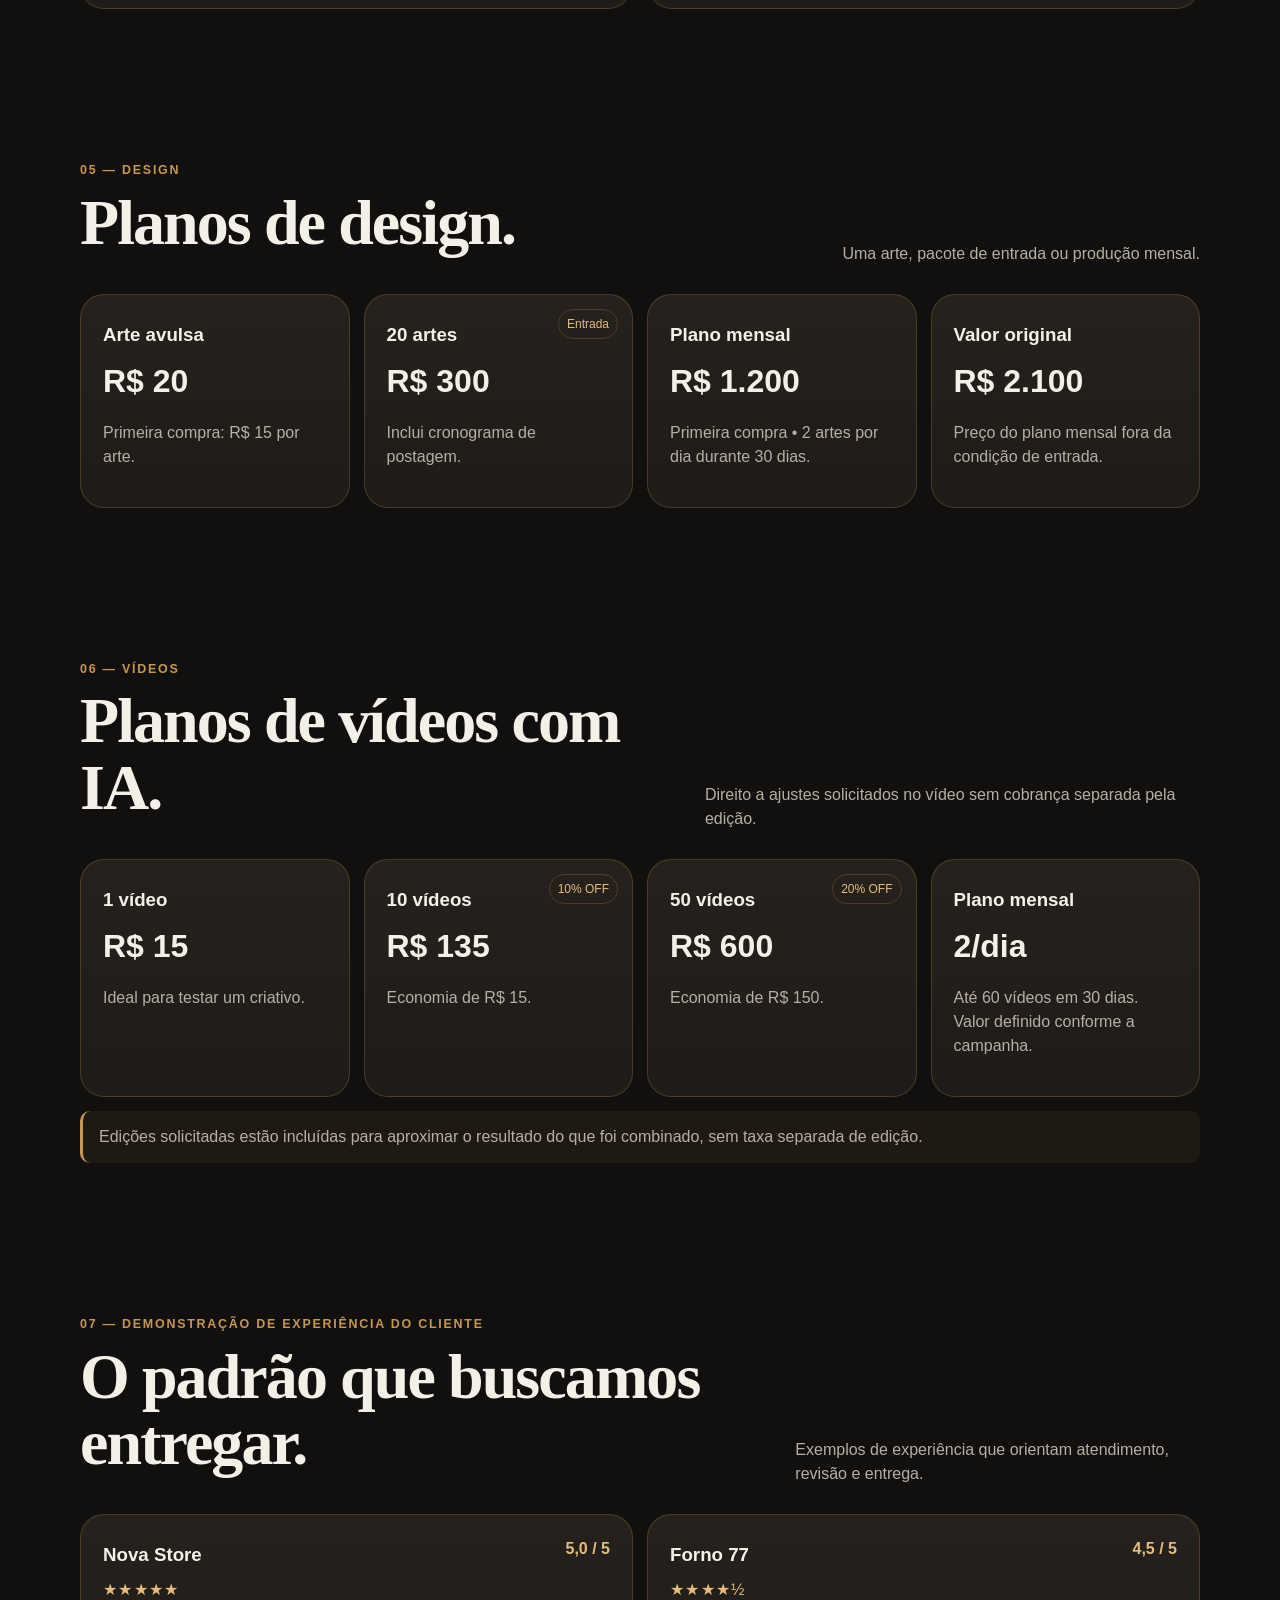
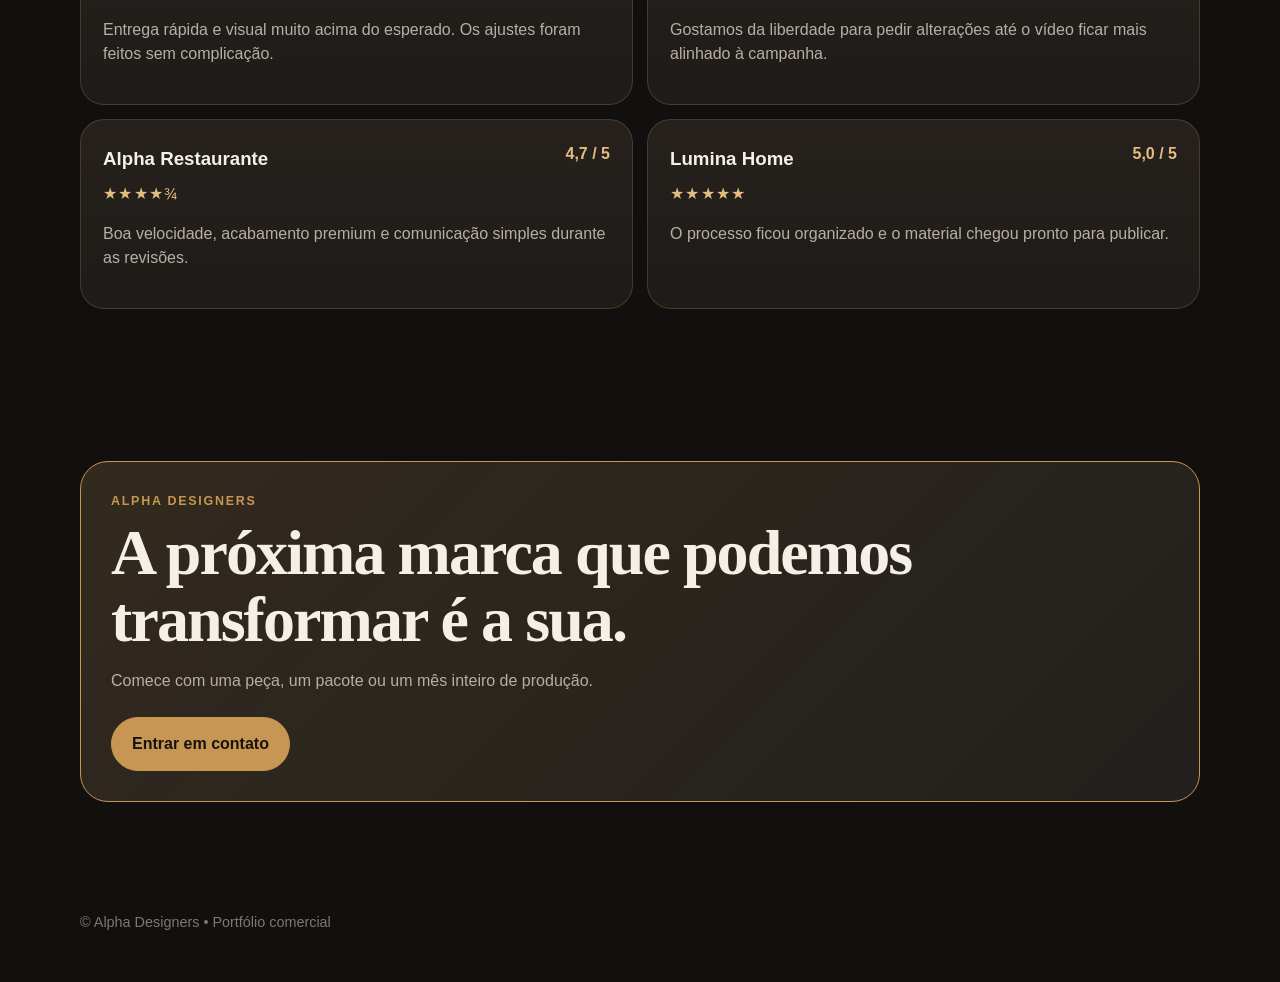
==== commit bda8e988: "Add files via upload" ====
--- a/index.html
+++ b/index.html
@@ -44,17 +44,17 @@
 
 <section id="portfolio"><div class="wrap"><div class="sectionHead"><div><div class="eyebrow">02 — Portfólio</div><h2>Trabalhos selecionados.</h2></div><p>Do minimalismo ao alto impacto, adaptamos a linguagem ao segmento.</p></div>
 <div class="gallery">
-<div class="card work"><img src="assets/portfolio-3.png" alt="Design de restaurante"><div class="cap"><b>Restaurante</b> — impacto premium</div></div>
-<div class="card work"><img src="assets/portfolio-4.png" alt="Design de pizzaria"><div class="cap"><b>Pizzaria</b> — alto impacto</div></div>
-<div class="card work"><img src="assets/portfolio-5.png" alt="Design automotivo"><div class="cap"><b>Automotivo</b> — luxo e autoridade</div></div>
-<div class="card work"><img src="assets/portfolio-6.png" alt="Comparativo visual"><div class="cap"><b>Campanhas</b> — apresentação profissional</div></div>
+<div class="card work"><img src="portfólio-3.png" alt="Design de restaurante"><div class="cap"><b>Restaurante</b> — impacto premium</div></div>
+<div class="card work"><img src="portfólio-4.png" alt="Design de pizzaria"><div class="cap"><b>Pizzaria</b> — alto impacto</div></div>
+<div class="card work"><img src="portfólio-5.png" alt="Design automotivo"><div class="cap"><b>Automotivo</b> — luxo e autoridade</div></div>
+<div class="card work"><img src="portfólio-6.png" alt="Comparativo visual"><div class="cap"><b>Campanhas</b> — apresentação profissional</div></div>
 </div></div></section>
 
 <section id="videos"><div class="wrap"><div class="sectionHead"><div><div class="eyebrow">03 — Vídeos publicitários com IA</div><h2>Seu produto também pode se mover.</h2></div><p>Os vídeos ficam no próprio site: o cliente aperta play e assiste sem abrir Drive.</p></div>
 <div class="videos">
-<div class="card videoCard"><video controls playsinline preload="metadata" poster="assets/poster-restaurante.jpg"><source src="assets/alpha-restaurante.mp4" type="video/mp4"></video><div class="videoMeta"><h3>Alpha Restaurante</h3><p>Food commercial • premium • 9:16</p></div></div>
-<div class="card videoCard"><video controls playsinline preload="metadata" poster="assets/poster-store.jpg"><source src="assets/nova-store.mp4" type="video/mp4"></video><div class="videoMeta"><h3>Nova Store</h3><p>Comercial • dinâmico • 9:16</p></div></div>
-<div class="card videoCard"><video controls playsinline preload="metadata" poster="assets/poster-pizza.jpg"><source src="assets/forno-77.mp4" type="video/mp4"></video><div class="videoMeta"><h3>Forno 77</h3><p>Food commercial • impacto • 9:16</p></div></div>
+<div class="card videoCard"><video controls playsinline preload="metadata" poster="pôster-restaurante.jpg"><source src="alpha-restaurant.mp4" type="video/mp4"></video><div class="videoMeta"><h3>Alpha Restaurante</h3><p>Food commercial • premium • 9:16</p></div></div>
+<div class="card videoCard"><video controls playsinline preload="metadata" poster="poster-store.jpg"><source src="nova-store.mp4" type="video/mp4"></video><div class="videoMeta"><h3>Nova Store</h3><p>Comercial • dinâmico • 9:16</p></div></div>
+<div class="card videoCard"><video controls playsinline preload="metadata" poster="pôster-pizza.jpg"><source src="forno-77.mp4" type="video/mp4"></video><div class="videoMeta"><h3>Forno 77</h3><p>Food commercial • impacto • 9:16</p></div></div>
 </div></div></section>
 
 <section><div class="wrap"><div class="sectionHead"><div><div class="eyebrow">04 — Por que Alpha</div><h2>Mais que uma arte bonita.</h2></div><p>Uma peça isolada resolve um post. Uma parceria completa resolve a presença da marca.</p></div>
